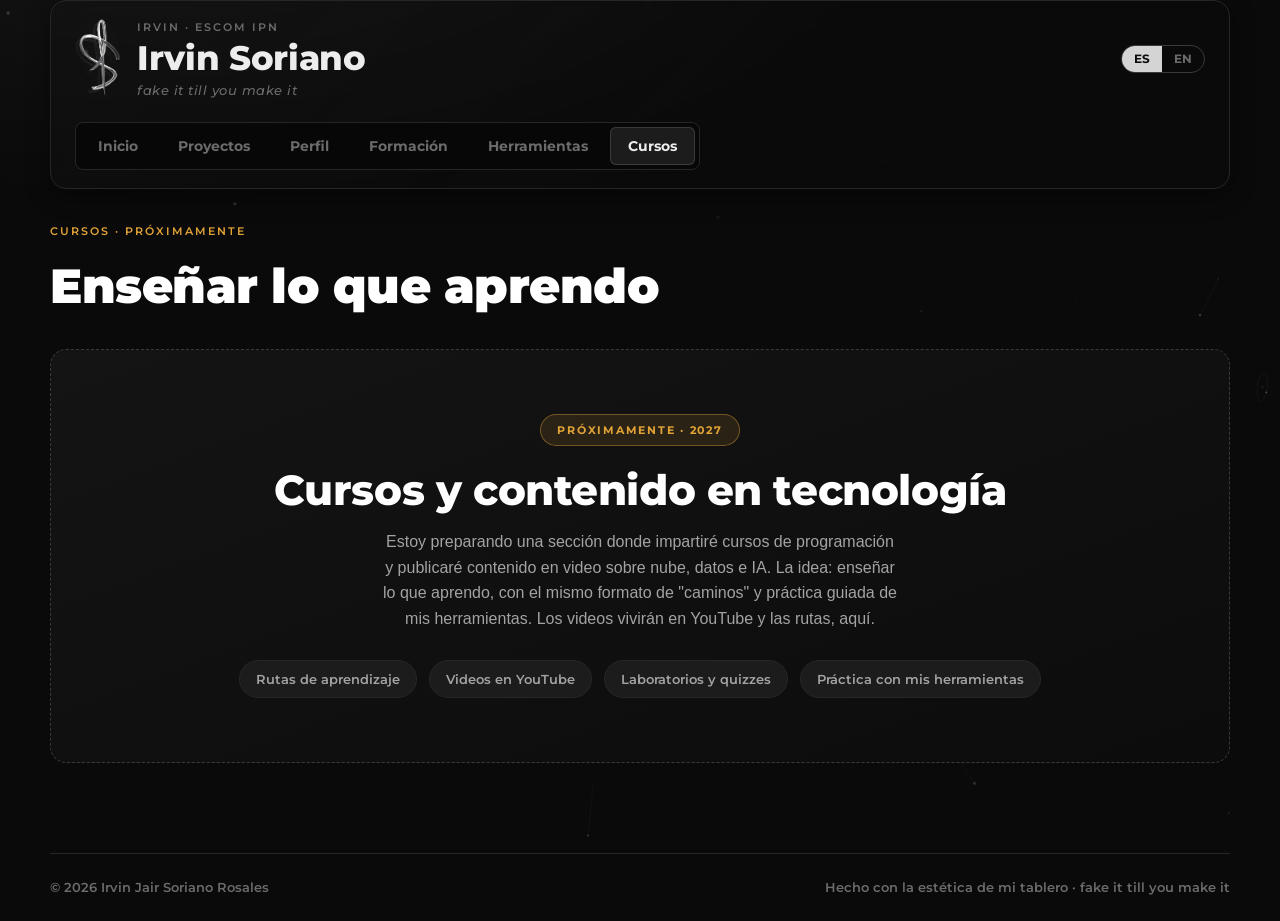
==== cursos.html @ 3a80d37c "Favicon: icono cuadrado de marca (S sobre fondo oscuro), ya no se deforma Co-Authored-By: Claude Son" ====
<!DOCTYPE html>
<html lang="es">
<head>
<meta charset="utf-8">
<meta name="viewport" content="width=device-width, initial-scale=1">
<title>Cursos · Irvin Soriano</title>
<meta name="description" content="Próximamente: cursos de programación y contenido en tecnología de Irvin Soriano, con rutas de aprendizaje y video.">
<link rel="icon" type="image/png" sizes="32x32" href="assets/favicon-32.png">
<link rel="icon" type="image/png" sizes="256x256" href="assets/favicon.png">
<link rel="apple-touch-icon" href="assets/apple-touch-icon.png">
<link rel="preconnect" href="https://fonts.googleapis.com"><link rel="preconnect" href="https://fonts.gstatic.com" crossorigin>
<link href="https://fonts.googleapis.com/css2?family=Montserrat:wght@500;600;700;800;900&display=swap" rel="stylesheet">
<link rel="stylesheet" href="css/sistema.css">
<style>
.soon{border:1px dashed var(--border-strong); background:linear-gradient(160deg,var(--bg-surface),#0C0C0C); border-radius:var(--radius-xl); padding:clamp(34px,5vw,64px) clamp(24px,4vw,48px); text-align:center}
.soon .tag{display:inline-block; font:700 11px var(--font-display); letter-spacing:.16em; text-transform:uppercase; color:var(--ai); border:1px solid color-mix(in oklab,var(--ai) 40%,transparent); background:color-mix(in oklab,var(--ai) 12%,transparent); padding:8px 16px; border-radius:99px; margin-bottom:22px}
.soon h2{font-size:clamp(26px,4.5vw,42px); margin-bottom:16px; color:#fff}
.soon p{max-width:58ch; margin:0 auto; font-size:16px}
.soon .feats{display:flex; flex-wrap:wrap; gap:12px; justify-content:center; margin-top:28px}
.soon .feats span{font:600 13px var(--font-display); color:var(--text-secondary); border:1px solid var(--border-default); background:var(--bg-surface-2); padding:10px 16px; border-radius:99px}
.soon .road{display:inline-grid; text-align:left; margin-top:34px}
</style>
</head>
<body>
<canvas id="sky" aria-hidden="true"></canvas>
<main class="wrap page">
  <div class="pagehead reveal" style="--acc:var(--ai)">
    <p class="eyebrow" data-i18n="eye">Cursos · próximamente</p>
    <h2 data-i18n="h">Enseñar lo que aprendo</h2>
  </div>
  <div class="soon reveal">
    <span class="tag" data-i18n="tag">Próximamente · 2027</span>
    <h2 data-i18n="sh">Cursos y contenido en tecnología</h2>
    <p data-i18n="sp">Estoy preparando una sección donde impartiré cursos de programación y publicaré contenido en video sobre nube, datos e IA. La idea: enseñar lo que aprendo, con el mismo formato de "caminos" y práctica guiada de mis herramientas. Los videos vivirán en YouTube y las rutas, aquí.</p>
    <div class="feats">
      <span data-i18n="f1">Rutas de aprendizaje</span><span data-i18n="f2">Videos en YouTube</span><span data-i18n="f3">Laboratorios y quizzes</span><span data-i18n="f4">Práctica con mis herramientas</span>
    </div>
  </div>
</main>

<script src="js/fondo.js"></script>
<script>
window.PAGINA = "cursos";
window.I18N = {
  es:{eye:"Cursos · próximamente",h:"Enseñar lo que aprendo",tag:"Próximamente · 2027",sh:"Cursos y contenido en tecnología",
    sp:"Estoy preparando una sección donde impartiré cursos de programación y publicaré contenido en video sobre nube, datos e IA. La idea: enseñar lo que aprendo, con el mismo formato de \"caminos\" y práctica guiada de mis herramientas. Los videos vivirán en YouTube y las rutas, aquí.",
    f1:"Rutas de aprendizaje",f2:"Videos en YouTube",f3:"Laboratorios y quizzes",f4:"Práctica con mis herramientas"},
  en:{eye:"Courses · coming soon",h:"Teach what I learn",tag:"Coming soon · 2027",sh:"Courses and tech content",
    sp:"I'm preparing a section where I'll teach programming courses and publish video content on cloud, data and AI. The idea: teach what I learn, with the same \"roads\" format and guided practice from my tools. Videos will live on YouTube and the paths, here.",
    f1:"Learning paths",f2:"YouTube videos",f3:"Labs and quizzes",f4:"Practice with my tools"}
};
</script>
<script src="js/sitio.js"></script>
</body>
</html>
---- css/sistema.css ----
/* ============================================================
   Sistema de diseño · irvingsoriano.com
   Nace del tablero "Dame la Vida": mismos tokens, mismo lenguaje.
   ============================================================ */
:root{
  --bg-base:#0A0A0A; --bg-surface:#141414; --bg-surface-2:#1C1C1C; --bg-lane:#0F0F0F; --bg-input:#070707;
  --border-default:#262626; --border-strong:#3A3A3A;
  --text-primary:#EDEDED; --text-secondary:#A3A3A3; --text-muted:#6B6B6B;
  --silver:#D4D4D4; --silver-dim:rgba(212,212,212,.10);
  --color-error:#E5484D; --color-warn:#E2A336; --color-ok:#7FB89A; --color-link:#9DB4CF;
  /* áreas (de la paleta del tablero) */
  --data:#5B8DEF; --ux:#B79CC9; --web:#7FB89A; --ai:#E2A336; --foto:#D9928B; --tool:#9DB4CF; --cloud:#CDB08A;
  --font-display:"Montserrat","Helvetica Neue",Helvetica,Arial,sans-serif;
  --font-body:"Helvetica Neue",Helvetica,Arial,sans-serif;
  --radius-xs:4px; --radius-sm:6px; --radius-md:8px; --radius-lg:12px; --radius-xl:16px;
  --shadow-card:0 6px 24px rgba(0,0,0,.45);
  --transition-base:all 180ms ease-out;
  color-scheme:dark;
}
*{box-sizing:border-box}
*::selection{background:rgba(212,212,212,.22);color:#fff}
[hidden]{display:none!important}
html{scroll-behavior:smooth}
html,body{background:var(--bg-base)}
body{
  margin:0; color:var(--text-secondary);
  font:15px/1.6 var(--font-body); -webkit-font-smoothing:antialiased;
  overflow-x:hidden;
  padding-left:max(16px,env(safe-area-inset-left,0px));
  padding-right:max(16px,env(safe-area-inset-right,0px));
  background:radial-gradient(1200px 500px at 15% -10%, rgba(255,255,255,.045), transparent 60%), var(--bg-base);
}
h1,h2,h3,h4{font-family:var(--font-display); color:var(--text-primary); line-height:1.08; letter-spacing:-.01em; margin:0; font-weight:800}
a{color:inherit; text-decoration:none}
img{max-width:100%; display:block}
button{font:inherit; color:inherit; cursor:pointer; border:0; background:none}
:focus-visible{outline:2px solid var(--silver); outline-offset:2px}
canvas#sky{position:fixed; inset:0; width:100vw; height:100vh; z-index:0; pointer-events:none}
.wrap{position:relative; z-index:1; max-width:1180px; margin:0 auto; display:grid; gap:20px}
.eyebrow{font:600 11px/1.3 var(--font-display); letter-spacing:.18em; text-transform:uppercase; color:var(--text-muted)}
.motto{font:italic 500 13px/1.2 var(--font-display); letter-spacing:.04em; color:var(--text-muted)}
.lead{font-size:17px; color:var(--text-secondary); max-width:64ch}

/* ---------- HEADER / NAV (del tablero) ---------- */
header.top{
  display:grid; grid-template-columns:auto 1fr auto; gap:22px; align-items:center;
  background:linear-gradient(135deg, rgba(22,22,22,.30), rgba(12,12,12,.16) 60%);
  -webkit-backdrop-filter:blur(3px); backdrop-filter:blur(3px);
  border:1px solid var(--border-default); border-radius:var(--radius-xl);
  padding:18px 24px; box-shadow:var(--shadow-card);
}
.brand{display:flex; align-items:center; gap:16px; min-width:0}
.logo{width:46px; height:auto; display:block; filter:drop-shadow(0 0 14px rgba(255,255,255,.08))}
.brand h1{font:800 clamp(22px,3.4vw,34px)/1 var(--font-display); color:var(--text-primary); letter-spacing:-.01em}
.brand .eyebrow{margin:0 0 7px}
.brand .motto{margin:8px 0 0}
.head-right{display:flex; align-items:center; gap:12px; justify-self:end}
.lang{display:inline-flex; border:1px solid var(--border-strong); border-radius:99px; overflow:hidden}
.lang button{padding:7px 12px; font:700 12px/1 var(--font-display); color:var(--text-muted)}
.lang button[aria-pressed="true"]{background:var(--silver); color:#0A0A0A}
.nav{grid-column:1/-1; display:flex}
.seg2{display:flex; flex-wrap:wrap; gap:4px; padding:4px; background:var(--bg-input); border:1px solid var(--border-default); border-radius:var(--radius-md)}
.seg2 a{
  height:38px; padding:0 18px; border-radius:var(--radius-sm); display:inline-flex; align-items:center; gap:8px;
  font:700 13.5px var(--font-display); color:var(--text-muted); transition:var(--transition-base); white-space:nowrap;
}
.seg2 a:hover{color:var(--text-primary)}
.seg2 a[aria-current="page"]{background:var(--bg-surface-2); color:var(--text-primary); box-shadow:inset 0 0 0 1px var(--border-strong)}
.burger{display:none; width:40px; height:40px; border:1px solid var(--border-strong); border-radius:var(--radius-sm); align-items:center; justify-content:center}
.burger svg{width:20px; height:20px; stroke:var(--text-primary); fill:none; stroke-width:2; stroke-linecap:round}

/* ---------- BOTONES / CHIPS ---------- */
.btn{display:inline-flex; align-items:center; gap:9px; height:42px; padding:0 20px; border-radius:99px; font:700 14px var(--font-display); border:1px solid transparent; transition:var(--transition-base); white-space:nowrap}
.btn svg{width:16px; height:16px; stroke:currentColor; fill:none; stroke-width:2; stroke-linecap:round; stroke-linejoin:round}
.btn.primary{background:var(--silver); color:#0A0A0A}
.btn.primary:hover{background:#fff; transform:translateY(-1px); box-shadow:0 10px 28px rgba(212,212,212,.18)}
.btn.ghost{background:transparent; color:var(--text-primary); border-color:var(--border-strong)}
.btn.ghost:hover{border-color:var(--silver); background:var(--bg-surface-2)}
.chip{display:inline-flex; align-items:center; gap:8px; height:38px; padding:0 15px; border-radius:99px; border:1px solid var(--border-strong); font:700 13px var(--font-display); color:var(--text-primary); transition:var(--transition-base)}
.chip:hover{border-color:var(--c,var(--silver)); background:color-mix(in oklab, var(--c,var(--silver)) 10%, transparent)}
.chip.solid{background:var(--c,var(--silver)); border-color:var(--c,var(--silver)); color:#0A0A0A}
.chip svg{width:15px; height:15px; stroke:currentColor; fill:none; stroke-width:2; stroke-linecap:round; stroke-linejoin:round}

/* ---------- SECCIONES / PANELES ---------- */
.panel{background:var(--bg-surface); border:1px solid var(--border-default); border-radius:var(--radius-xl); padding:clamp(22px,3vw,36px)}
.sect-head{max-width:70ch}
.sect-head .eyebrow{margin-bottom:12px}
.sect-head h2{font-size:clamp(24px,3.6vw,38px); font-weight:900}
.sect-head p{margin-top:14px}
.reveal{opacity:0; transform:translateY(20px); transition:opacity .6s ease-out, transform .6s ease-out}
.reveal.in{opacity:1; transform:none}

/* ---------- PÁGINA ---------- */
.page{display:grid; gap:36px; padding:24px 0 80px}
.pagehead{display:grid; gap:12px}
.pagehead .eyebrow{color:var(--acc,var(--text-muted))}
.pagehead h2{font-size:clamp(28px,5vw,48px); font-weight:900; color:#fff}

/* ---------- lanes tipo tablero ---------- */
.lanes{display:grid; grid-template-columns:repeat(auto-fit,minmax(250px,1fr)); gap:16px}
.lane{background:var(--bg-lane); border:1px solid var(--border-default); border-radius:var(--radius-lg); padding:16px; display:grid; gap:12px; align-content:start}
.lane-h{display:flex; align-items:center; gap:9px; font:700 12px var(--font-display); letter-spacing:.08em; text-transform:uppercase; color:var(--text-secondary)}
.lane-h .dot{width:9px; height:9px; border-radius:50%; background:var(--c,var(--text-muted))}

/* ---------- card de proyecto ---------- */
.cards{display:grid; grid-template-columns:repeat(3,1fr); gap:18px}
.card{position:relative; display:flex; flex-direction:column; background:var(--bg-surface); border:1px solid var(--border-default); border-radius:var(--radius-lg); padding:20px; overflow:hidden; transition:var(--transition-base)}
.card::before{content:""; position:absolute; inset:0 0 auto 0; height:3px; background:var(--c,var(--border-strong)); opacity:.9}
.card:hover{transform:translateY(-4px); border-color:var(--border-strong); box-shadow:var(--shadow-card)}
.card-top{display:flex; align-items:center; gap:9px; margin-bottom:13px}
.card-top .dot{width:9px; height:9px; border-radius:50%; background:var(--c)}
.card-area{font:700 10.5px var(--font-display); letter-spacing:.1em; text-transform:uppercase; color:var(--c)}
.card-flag{margin-left:auto; font:700 9.5px var(--font-display); letter-spacing:.06em; text-transform:uppercase; color:var(--text-muted); border:1px solid var(--border-strong); padding:4px 8px; border-radius:99px}
.card h3{font-size:18px; margin:0 0 7px; font-weight:800}
.card p{margin:0 0 16px; font-size:13.5px; color:var(--text-secondary); flex:1}
.card-foot{display:flex; align-items:center; gap:14px; flex-wrap:wrap}
.card-foot a{display:inline-flex; align-items:center; gap:6px; font:700 12.5px var(--font-display); color:var(--text-secondary); transition:color .15s}
.card-foot a:hover{color:var(--text-primary)}
.card-foot svg{width:15px; height:15px; stroke:currentColor; fill:none; stroke-width:2; stroke-linecap:round; stroke-linejoin:round}
.card-lang{margin-left:auto; font:600 11.5px var(--font-display); color:var(--text-muted); display:inline-flex; align-items:center; gap:6px}

/* ---------- filtros (seg tipo tablero) ---------- */
.filters{display:flex; flex-wrap:wrap; gap:8px}
.filters button{height:36px; padding:0 15px; border-radius:99px; border:1px solid var(--border-default); background:var(--bg-surface); font:700 12.5px var(--font-display); color:var(--text-secondary); transition:var(--transition-base)}
.filters button[aria-pressed="true"]{border-color:var(--text-primary); background:var(--text-primary); color:#0A0A0A}
.filters button:hover:not([aria-pressed="true"]){border-color:var(--border-strong); color:var(--text-primary)}

/* ---------- camino / road (firma del tablero) ---------- */
.road{position:relative; padding-left:38px}
.road::before{content:""; position:absolute; left:13px; top:6px; bottom:6px; width:3px; border-radius:99px; background:linear-gradient(var(--data),var(--foto),var(--ux),var(--silver)); opacity:.5}
.road-node{position:relative; padding:0 0 34px}
.road-node:last-child{padding-bottom:0}
.road-node::before{content:""; position:absolute; left:-32px; top:3px; width:15px; height:15px; border-radius:50%; background:var(--bg-base); border:3px solid var(--c); box-shadow:0 0 0 4px rgba(10,10,10,.8)}
.road-node .yr{font:700 12px var(--font-display); letter-spacing:.06em; color:var(--c)}
.road-node h3{font-size:18px; margin:7px 0 3px}
.road-node .where{color:var(--text-secondary); font-size:14px}
.road-node .note{color:var(--text-muted); font-size:12.5px; margin-top:3px}

/* ---------- footer ---------- */
.foot{border-top:1px solid var(--border-default); margin-top:10px; padding:26px 0; display:flex; flex-wrap:wrap; gap:12px; justify-content:space-between; align-items:center; color:var(--text-muted); font:600 12.5px var(--font-display)}

/* ---------- responsive ---------- */
@media (max-width:860px){ .cards{grid-template-columns:1fr 1fr} }
@media (max-width:640px){
  header.top{grid-template-columns:auto 1fr; padding:16px}
  .head-right{grid-column:1/-1; justify-self:start}
  .nav .seg2{display:none; width:100%}
  .nav .seg2.open{display:grid; grid-auto-flow:row}
  .nav .seg2.open a{height:44px; justify-content:flex-start}
  .burger{display:inline-flex}
  .cards{grid-template-columns:1fr}
}
@media (prefers-reduced-motion:reduce){*{animation:none!important; transition:none!important} .reveal{opacity:1; transform:none}}
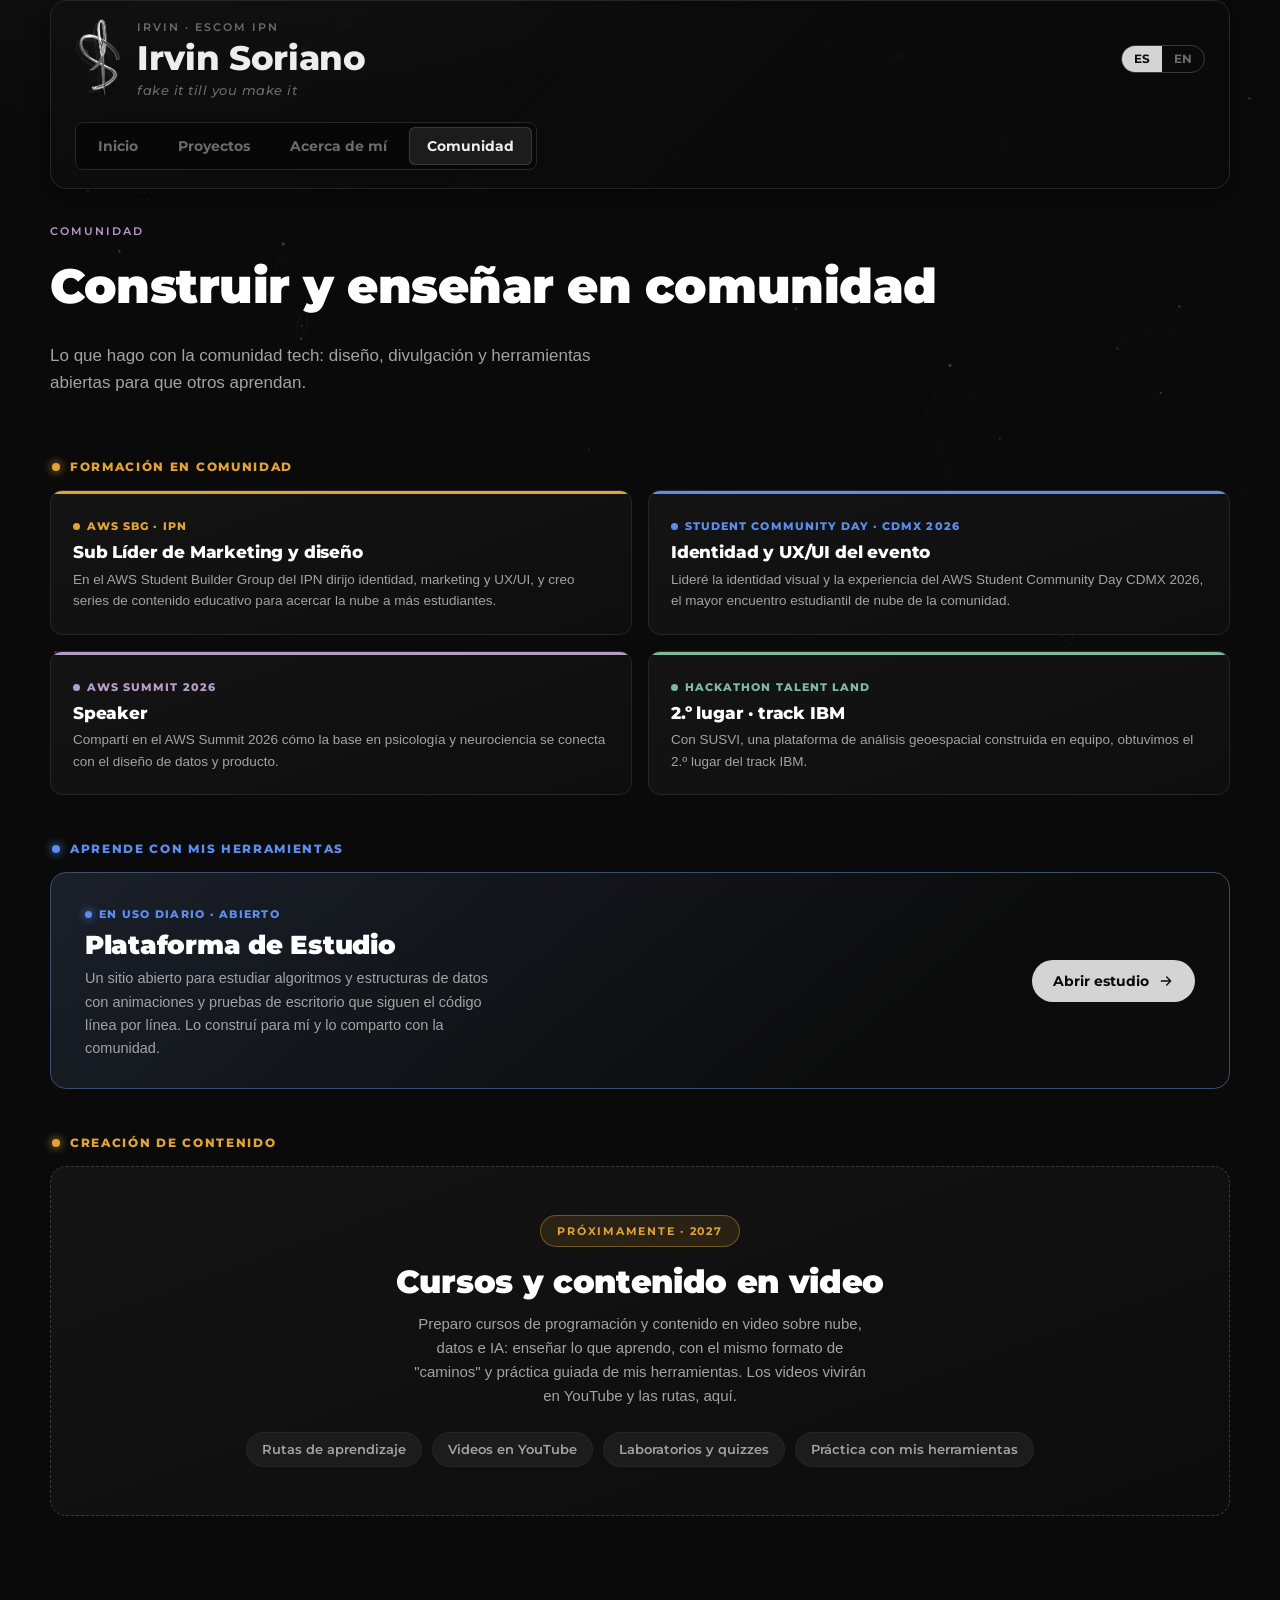
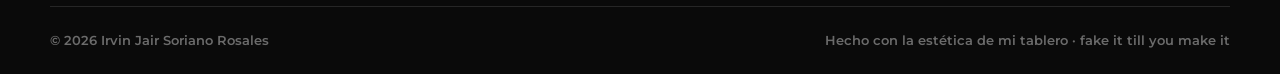
==== commit 13970f03: "Rediseño UX/UI: carrusel en Inicio, burbujas en Proyectos, Acerca de mí y Comunidad Economía conduct" ====
--- a/cursos.html
+++ b/cursos.html
@@ -3,8 +3,8 @@
 <head>
 <meta charset="utf-8">
 <meta name="viewport" content="width=device-width, initial-scale=1">
-<title>Cursos · Irvin Soriano</title>
-<meta name="description" content="Próximamente: cursos de programación y contenido en tecnología de Irvin Soriano, con rutas de aprendizaje y video.">
+<title>Comunidad · Irvin Soriano</title>
+<meta name="description" content="Comunidad: lo que Irvin Soriano construye y enseña con la comunidad tech — AWS SBG, Student Community Day, contenido y su plataforma de estudio abierta.">
 <link rel="icon" type="image/png" sizes="32x32" href="assets/favicon-32.png">
 <link rel="icon" type="image/png" sizes="256x256" href="assets/favicon.png">
 <link rel="apple-touch-icon" href="assets/apple-touch-icon.png">
@@ -12,41 +12,128 @@
 <link href="https://fonts.googleapis.com/css2?family=Montserrat:wght@500;600;700;800;900&display=swap" rel="stylesheet">
 <link rel="stylesheet" href="css/sistema.css">
 <style>
-.soon{border:1px dashed var(--border-strong); background:linear-gradient(160deg,var(--bg-surface),#0C0C0C); border-radius:var(--radius-xl); padding:clamp(34px,5vw,64px) clamp(24px,4vw,48px); text-align:center}
-.soon .tag{display:inline-block; font:700 11px var(--font-display); letter-spacing:.16em; text-transform:uppercase; color:var(--ai); border:1px solid color-mix(in oklab,var(--ai) 40%,transparent); background:color-mix(in oklab,var(--ai) 12%,transparent); padding:8px 16px; border-radius:99px; margin-bottom:22px}
-.soon h2{font-size:clamp(26px,4.5vw,42px); margin-bottom:16px; color:#fff}
-.soon p{max-width:58ch; margin:0 auto; font-size:16px}
-.soon .feats{display:flex; flex-wrap:wrap; gap:12px; justify-content:center; margin-top:28px}
-.soon .feats span{font:600 13px var(--font-display); color:var(--text-secondary); border:1px solid var(--border-default); background:var(--bg-surface-2); padding:10px 16px; border-radius:99px}
-.soon .road{display:inline-grid; text-align:left; margin-top:34px}
+.sect-title{display:flex; align-items:center; gap:10px; margin:10px 2px 16px; font:800 12px var(--font-display); letter-spacing:.14em; text-transform:uppercase; color:var(--c,var(--text-secondary))}
+.sect-title .dot{width:8px;height:8px;border-radius:50%;background:var(--c);box-shadow:0 0 10px var(--c)}
+
+.comm{display:grid; grid-template-columns:repeat(2,1fr); gap:16px}
+.ccard{position:relative; border:1px solid var(--border-default); background:linear-gradient(160deg,var(--bg-surface),#0E0E0E); border-radius:var(--radius-lg); padding:22px; overflow:hidden; transition:var(--transition-base)}
+.ccard::before{content:"";position:absolute;inset:0 0 auto 0;height:3px;background:var(--c)}
+.ccard:hover{transform:translateY(-3px); border-color:var(--border-strong)}
+.ccard .role{display:inline-flex;align-items:center;gap:7px;font:800 10.5px var(--font-display);letter-spacing:.1em;text-transform:uppercase;color:var(--c);margin-bottom:10px}
+.ccard .role .dot{width:7px;height:7px;border-radius:50%;background:var(--c)}
+.ccard h3{font-size:17px;font-weight:800;color:#fff;margin:0 0 7px}
+.ccard p{font-size:13.5px;color:var(--text-secondary);margin:0}
+
+/* CTA plataforma de estudio */
+.study{display:grid;grid-template-columns:1fr auto;align-items:center;gap:22px;
+  border:1px solid color-mix(in oklab,var(--data) 40%,var(--border-default));
+  background:linear-gradient(140deg,color-mix(in oklab,var(--data) 14%,#101010),#0C0C0C 72%);
+  border-radius:var(--radius-xl);padding:28px clamp(22px,3vw,34px)}
+.study .role{display:inline-flex;align-items:center;gap:7px;font:800 10.5px var(--font-display);letter-spacing:.12em;text-transform:uppercase;color:var(--data);margin-bottom:10px}
+.study .role .dot{width:7px;height:7px;border-radius:50%;background:var(--data);box-shadow:0 0 10px var(--data)}
+.study h3{font-size:clamp(20px,3vw,26px);font-weight:900;color:#fff;margin:0 0 8px}
+.study p{font-size:14.5px;color:var(--text-secondary);margin:0;max-width:52ch}
+@media (max-width:620px){.study{grid-template-columns:1fr}}
+
+/* contenido próximamente */
+.soon{border:1px dashed var(--border-strong); background:linear-gradient(160deg,var(--bg-surface),#0C0C0C); border-radius:var(--radius-xl); padding:clamp(28px,4vw,48px); text-align:center}
+.soon .tag{display:inline-block; font:700 11px var(--font-display); letter-spacing:.16em; text-transform:uppercase; color:var(--ai); border:1px solid color-mix(in oklab,var(--ai) 40%,transparent); background:color-mix(in oklab,var(--ai) 12%,transparent); padding:8px 16px; border-radius:99px; margin-bottom:18px}
+.soon h3{font-size:clamp(22px,3.6vw,32px); margin-bottom:12px; color:#fff; font-weight:900}
+.soon p{max-width:56ch; margin:0 auto; font-size:15px}
+.soon .feats{display:flex; flex-wrap:wrap; gap:10px; justify-content:center; margin-top:24px}
+.soon .feats span{font:600 12.5px var(--font-display); color:var(--text-secondary); border:1px solid var(--border-default); background:var(--bg-surface-2); padding:9px 15px; border-radius:99px}
+
+@media (max-width:620px){ .comm{grid-template-columns:1fr} }
 </style>
 </head>
 <body>
 <canvas id="sky" aria-hidden="true"></canvas>
 <main class="wrap page">
-  <div class="pagehead reveal" style="--acc:var(--ai)">
-    <p class="eyebrow" data-i18n="eye">Cursos · próximamente</p>
-    <h2 data-i18n="h">Enseñar lo que aprendo</h2>
+  <div class="pagehead reveal" style="--acc:var(--ux)">
+    <p class="eyebrow" data-i18n="eye">Comunidad</p>
+    <h2 data-i18n="h">Construir y enseñar en comunidad</h2>
+    <p class="lead" data-i18n="p">Lo que hago con la comunidad tech: diseño, divulgación y herramientas abiertas para que otros aprendan.</p>
   </div>
-  <div class="soon reveal">
-    <span class="tag" data-i18n="tag">Próximamente · 2027</span>
-    <h2 data-i18n="sh">Cursos y contenido en tecnología</h2>
-    <p data-i18n="sp">Estoy preparando una sección donde impartiré cursos de programación y publicaré contenido en video sobre nube, datos e IA. La idea: enseñar lo que aprendo, con el mismo formato de "caminos" y práctica guiada de mis herramientas. Los videos vivirán en YouTube y las rutas, aquí.</p>
-    <div class="feats">
-      <span data-i18n="f1">Rutas de aprendizaje</span><span data-i18n="f2">Videos en YouTube</span><span data-i18n="f3">Laboratorios y quizzes</span><span data-i18n="f4">Práctica con mis herramientas</span>
+
+  <!-- FORMACIÓN EN COMUNIDAD -->
+  <section class="reveal">
+    <div class="sect-title" style="--c:var(--ai)"><span class="dot"></span><span data-i18n="st1">Formación en comunidad</span></div>
+    <div class="comm">
+      <article class="ccard" style="--c:var(--ai)">
+        <span class="role"><span class="dot"></span>AWS SBG · IPN</span>
+        <h3 data-i18n="c1_h">Sub Líder de Marketing y diseño</h3>
+        <p data-i18n="c1_p">En el AWS Student Builder Group del IPN dirijo identidad, marketing y UX/UI, y creo series de contenido educativo para acercar la nube a más estudiantes.</p>
+      </article>
+      <article class="ccard" style="--c:var(--data)">
+        <span class="role"><span class="dot"></span>Student Community Day · CDMX 2026</span>
+        <h3 data-i18n="c2_h">Identidad y UX/UI del evento</h3>
+        <p data-i18n="c2_p">Lideré la identidad visual y la experiencia del AWS Student Community Day CDMX 2026, el mayor encuentro estudiantil de nube de la comunidad.</p>
+      </article>
+      <article class="ccard" style="--c:var(--ux)">
+        <span class="role"><span class="dot"></span>AWS Summit 2026</span>
+        <h3 data-i18n="c3_h">Speaker</h3>
+        <p data-i18n="c3_p">Compartí en el AWS Summit 2026 cómo la base en psicología y neurociencia se conecta con el diseño de datos y producto.</p>
+      </article>
+      <article class="ccard" style="--c:var(--web)">
+        <span class="role"><span class="dot"></span>Hackathon Talent Land</span>
+        <h3 data-i18n="c4_h">2.º lugar · track IBM</h3>
+        <p data-i18n="c4_p">Con SUSVI, una plataforma de análisis geoespacial construida en equipo, obtuvimos el 2.º lugar del track IBM.</p>
+      </article>
     </div>
-  </div>
+  </section>
+
+  <!-- PLATAFORMA DE ESTUDIO -->
+  <section class="reveal">
+    <div class="sect-title" style="--c:var(--data)"><span class="dot"></span><span data-i18n="st2">Aprende con mis herramientas</span></div>
+    <div class="study">
+      <div>
+        <span class="role"><span class="dot"></span><span data-i18n="in_use">En uso diario · abierto</span></span>
+        <h3 data-i18n="s_h">Plataforma de Estudio</h3>
+        <p data-i18n="s_p">Un sitio abierto para estudiar algoritmos y estructuras de datos con animaciones y pruebas de escritorio que siguen el código línea por línea. Lo construí para mí y lo comparto con la comunidad.</p>
+      </div>
+      <a class="btn primary" href="https://estudio.irvingsoriano.com" target="_blank" rel="noopener"><span data-i18n="s_cta">Abrir estudio</span><svg viewBox="0 0 24 24"><path d="M5 12h14M13 6l6 6-6 6"/></svg></a>
+    </div>
+  </section>
+
+  <!-- CREACIÓN DE CONTENIDO -->
+  <section class="reveal">
+    <div class="sect-title" style="--c:var(--ai)"><span class="dot"></span><span data-i18n="st3">Creación de contenido</span></div>
+    <div class="soon">
+      <span class="tag" data-i18n="tag">Próximamente · 2027</span>
+      <h3 data-i18n="sh">Cursos y contenido en video</h3>
+      <p data-i18n="sp">Preparo cursos de programación y contenido en video sobre nube, datos e IA: enseñar lo que aprendo, con el mismo formato de "caminos" y práctica guiada de mis herramientas. Los videos vivirán en YouTube y las rutas, aquí.</p>
+      <div class="feats">
+        <span data-i18n="f1">Rutas de aprendizaje</span><span data-i18n="f2">Videos en YouTube</span><span data-i18n="f3">Laboratorios y quizzes</span><span data-i18n="f4">Práctica con mis herramientas</span>
+      </div>
+    </div>
+  </section>
 </main>
 
 <script src="js/fondo.js"></script>
 <script>
 window.PAGINA = "cursos";
 window.I18N = {
-  es:{eye:"Cursos · próximamente",h:"Enseñar lo que aprendo",tag:"Próximamente · 2027",sh:"Cursos y contenido en tecnología",
-    sp:"Estoy preparando una sección donde impartiré cursos de programación y publicaré contenido en video sobre nube, datos e IA. La idea: enseñar lo que aprendo, con el mismo formato de \"caminos\" y práctica guiada de mis herramientas. Los videos vivirán en YouTube y las rutas, aquí.",
+  es:{eye:"Comunidad",h:"Construir y enseñar en comunidad",p:"Lo que hago con la comunidad tech: diseño, divulgación y herramientas abiertas para que otros aprendan.",
+    st1:"Formación en comunidad",st2:"Aprende con mis herramientas",st3:"Creación de contenido",
+    c1_h:"Sub Líder de Marketing y diseño",c1_p:"En el AWS Student Builder Group del IPN dirijo identidad, marketing y UX/UI, y creo series de contenido educativo para acercar la nube a más estudiantes.",
+    c2_h:"Identidad y UX/UI del evento",c2_p:"Lideré la identidad visual y la experiencia del AWS Student Community Day CDMX 2026, el mayor encuentro estudiantil de nube de la comunidad.",
+    c3_h:"Speaker",c3_p:"Compartí en el AWS Summit 2026 cómo la base en psicología y neurociencia se conecta con el diseño de datos y producto.",
+    c4_h:"2.º lugar · track IBM",c4_p:"Con SUSVI, una plataforma de análisis geoespacial construida en equipo, obtuvimos el 2.º lugar del track IBM.",
+    in_use:"En uso diario · abierto",s_h:"Plataforma de Estudio",s_cta:"Abrir estudio",
+    s_p:"Un sitio abierto para estudiar algoritmos y estructuras de datos con animaciones y pruebas de escritorio que siguen el código línea por línea. Lo construí para mí y lo comparto con la comunidad.",
+    tag:"Próximamente · 2027",sh:"Cursos y contenido en video",
+    sp:"Preparo cursos de programación y contenido en video sobre nube, datos e IA: enseñar lo que aprendo, con el mismo formato de \"caminos\" y práctica guiada de mis herramientas. Los videos vivirán en YouTube y las rutas, aquí.",
     f1:"Rutas de aprendizaje",f2:"Videos en YouTube",f3:"Laboratorios y quizzes",f4:"Práctica con mis herramientas"},
-  en:{eye:"Courses · coming soon",h:"Teach what I learn",tag:"Coming soon · 2027",sh:"Courses and tech content",
-    sp:"I'm preparing a section where I'll teach programming courses and publish video content on cloud, data and AI. The idea: teach what I learn, with the same \"roads\" format and guided practice from my tools. Videos will live on YouTube and the paths, here.",
+  en:{eye:"Community",h:"Building and teaching with the community",p:"What I do with the tech community: design, outreach and open tools so others can learn.",
+    st1:"Community work",st2:"Learn with my tools",st3:"Content creation",
+    c1_h:"Marketing Sub-Lead & design",c1_p:"At the AWS Student Builder Group (IPN) I lead identity, marketing and UX/UI, and create educational content series to bring the cloud closer to more students.",
+    c2_h:"Event identity and UX/UI",c2_p:"I led the visual identity and experience of the AWS Student Community Day CDMX 2026, the community's largest student cloud gathering.",
+    c3_h:"Speaker",c3_p:"At the AWS Summit 2026 I shared how a background in psychology and neuroscience connects with data and product design.",
+    c4_h:"2nd place · IBM track",c4_p:"With SUSVI, a team-built geospatial analysis platform, we took 2nd place in the IBM track.",
+    in_use:"Daily use · open",s_h:"Study Platform",s_cta:"Open study",
+    s_p:"An open site to study algorithms and data structures with animations and desktop traces that follow code line by line. I built it for myself and I share it with the community.",
+    tag:"Coming soon · 2027",sh:"Courses and video content",
+    sp:"I'm preparing programming courses and video content on cloud, data and AI: teaching what I learn, with the same \"roads\" format and guided practice from my tools. Videos will live on YouTube and the paths, here.",
     f1:"Learning paths",f2:"YouTube videos",f3:"Labs and quizzes",f4:"Practice with my tools"}
 };
 </script>
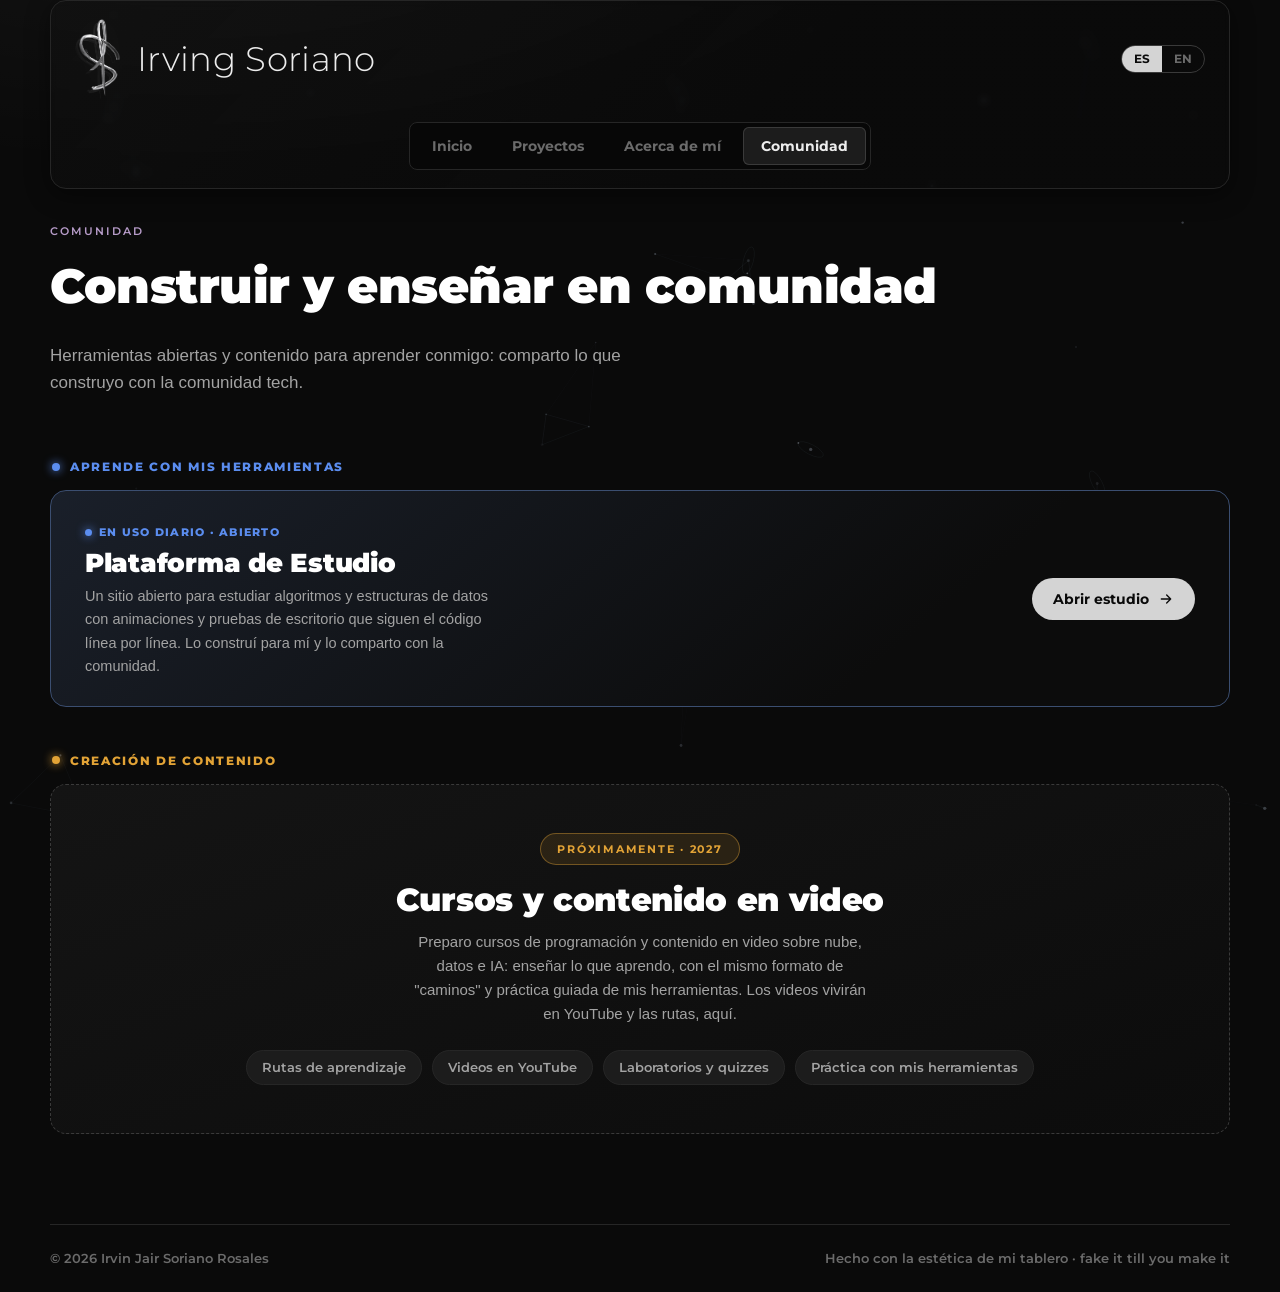
==== commit 3a49c1e7: "Ajustes de marca y contenido: Irving Soriano, Comunidad sin duplicados, EN en perfil - Header: el no" ====
--- a/cursos.html
+++ b/cursos.html
@@ -9,7 +9,7 @@
 <link rel="icon" type="image/png" sizes="256x256" href="assets/favicon.png">
 <link rel="apple-touch-icon" href="assets/apple-touch-icon.png">
 <link rel="preconnect" href="https://fonts.googleapis.com"><link rel="preconnect" href="https://fonts.gstatic.com" crossorigin>
-<link href="https://fonts.googleapis.com/css2?family=Montserrat:wght@500;600;700;800;900&display=swap" rel="stylesheet">
+<link href="https://fonts.googleapis.com/css2?family=Montserrat:wght@200;300;500;600;700;800;900&display=swap" rel="stylesheet">
 <link rel="stylesheet" href="css/sistema.css">
 <style>
 .sect-title{display:flex; align-items:center; gap:10px; margin:10px 2px 16px; font:800 12px var(--font-display); letter-spacing:.14em; text-transform:uppercase; color:var(--c,var(--text-secondary))}
@@ -52,35 +52,8 @@
   <div class="pagehead reveal" style="--acc:var(--ux)">
     <p class="eyebrow" data-i18n="eye">Comunidad</p>
     <h2 data-i18n="h">Construir y enseñar en comunidad</h2>
-    <p class="lead" data-i18n="p">Lo que hago con la comunidad tech: diseño, divulgación y herramientas abiertas para que otros aprendan.</p>
+    <p class="lead" data-i18n="p">Herramientas abiertas y contenido para aprender conmigo: comparto lo que construyo con la comunidad tech.</p>
   </div>
-
-  <!-- FORMACIÓN EN COMUNIDAD -->
-  <section class="reveal">
-    <div class="sect-title" style="--c:var(--ai)"><span class="dot"></span><span data-i18n="st1">Formación en comunidad</span></div>
-    <div class="comm">
-      <article class="ccard" style="--c:var(--ai)">
-        <span class="role"><span class="dot"></span>AWS SBG · IPN</span>
-        <h3 data-i18n="c1_h">Sub Líder de Marketing y diseño</h3>
-        <p data-i18n="c1_p">En el AWS Student Builder Group del IPN dirijo identidad, marketing y UX/UI, y creo series de contenido educativo para acercar la nube a más estudiantes.</p>
-      </article>
-      <article class="ccard" style="--c:var(--data)">
-        <span class="role"><span class="dot"></span>Student Community Day · CDMX 2026</span>
-        <h3 data-i18n="c2_h">Identidad y UX/UI del evento</h3>
-        <p data-i18n="c2_p">Lideré la identidad visual y la experiencia del AWS Student Community Day CDMX 2026, el mayor encuentro estudiantil de nube de la comunidad.</p>
-      </article>
-      <article class="ccard" style="--c:var(--ux)">
-        <span class="role"><span class="dot"></span>AWS Summit 2026</span>
-        <h3 data-i18n="c3_h">Speaker</h3>
-        <p data-i18n="c3_p">Compartí en el AWS Summit 2026 cómo la base en psicología y neurociencia se conecta con el diseño de datos y producto.</p>
-      </article>
-      <article class="ccard" style="--c:var(--web)">
-        <span class="role"><span class="dot"></span>Hackathon Talent Land</span>
-        <h3 data-i18n="c4_h">2.º lugar · track IBM</h3>
-        <p data-i18n="c4_p">Con SUSVI, una plataforma de análisis geoespacial construida en equipo, obtuvimos el 2.º lugar del track IBM.</p>
-      </article>
-    </div>
-  </section>
 
   <!-- PLATAFORMA DE ESTUDIO -->
   <section class="reveal">
@@ -113,23 +86,15 @@
 <script>
 window.PAGINA = "cursos";
 window.I18N = {
-  es:{eye:"Comunidad",h:"Construir y enseñar en comunidad",p:"Lo que hago con la comunidad tech: diseño, divulgación y herramientas abiertas para que otros aprendan.",
-    st1:"Formación en comunidad",st2:"Aprende con mis herramientas",st3:"Creación de contenido",
-    c1_h:"Sub Líder de Marketing y diseño",c1_p:"En el AWS Student Builder Group del IPN dirijo identidad, marketing y UX/UI, y creo series de contenido educativo para acercar la nube a más estudiantes.",
-    c2_h:"Identidad y UX/UI del evento",c2_p:"Lideré la identidad visual y la experiencia del AWS Student Community Day CDMX 2026, el mayor encuentro estudiantil de nube de la comunidad.",
-    c3_h:"Speaker",c3_p:"Compartí en el AWS Summit 2026 cómo la base en psicología y neurociencia se conecta con el diseño de datos y producto.",
-    c4_h:"2.º lugar · track IBM",c4_p:"Con SUSVI, una plataforma de análisis geoespacial construida en equipo, obtuvimos el 2.º lugar del track IBM.",
+  es:{eye:"Comunidad",h:"Construir y enseñar en comunidad",p:"Herramientas abiertas y contenido para aprender conmigo: comparto lo que construyo con la comunidad tech.",
+    st2:"Aprende con mis herramientas",st3:"Creación de contenido",
     in_use:"En uso diario · abierto",s_h:"Plataforma de Estudio",s_cta:"Abrir estudio",
     s_p:"Un sitio abierto para estudiar algoritmos y estructuras de datos con animaciones y pruebas de escritorio que siguen el código línea por línea. Lo construí para mí y lo comparto con la comunidad.",
     tag:"Próximamente · 2027",sh:"Cursos y contenido en video",
     sp:"Preparo cursos de programación y contenido en video sobre nube, datos e IA: enseñar lo que aprendo, con el mismo formato de \"caminos\" y práctica guiada de mis herramientas. Los videos vivirán en YouTube y las rutas, aquí.",
     f1:"Rutas de aprendizaje",f2:"Videos en YouTube",f3:"Laboratorios y quizzes",f4:"Práctica con mis herramientas"},
-  en:{eye:"Community",h:"Building and teaching with the community",p:"What I do with the tech community: design, outreach and open tools so others can learn.",
-    st1:"Community work",st2:"Learn with my tools",st3:"Content creation",
-    c1_h:"Marketing Sub-Lead & design",c1_p:"At the AWS Student Builder Group (IPN) I lead identity, marketing and UX/UI, and create educational content series to bring the cloud closer to more students.",
-    c2_h:"Event identity and UX/UI",c2_p:"I led the visual identity and experience of the AWS Student Community Day CDMX 2026, the community's largest student cloud gathering.",
-    c3_h:"Speaker",c3_p:"At the AWS Summit 2026 I shared how a background in psychology and neuroscience connects with data and product design.",
-    c4_h:"2nd place · IBM track",c4_p:"With SUSVI, a team-built geospatial analysis platform, we took 2nd place in the IBM track.",
+  en:{eye:"Community",h:"Building and teaching with the community",p:"Open tools and content to learn with me: I share what I build with the tech community.",
+    st2:"Learn with my tools",st3:"Content creation",
     in_use:"Daily use · open",s_h:"Study Platform",s_cta:"Open study",
     s_p:"An open site to study algorithms and data structures with animations and desktop traces that follow code line by line. I built it for myself and I share it with the community.",
     tag:"Coming soon · 2027",sh:"Courses and video content",
--- a/css/sistema.css
+++ b/css/sistema.css
@@ -51,14 +51,14 @@
 }
 .brand{display:flex; align-items:center; gap:16px; min-width:0}
 .logo{width:46px; height:auto; display:block; filter:drop-shadow(0 0 14px rgba(255,255,255,.08))}
-.brand h1{font:800 clamp(22px,3.4vw,34px)/1 var(--font-display); color:var(--text-primary); letter-spacing:-.01em}
+.brand h1{font:300 clamp(22px,3.4vw,34px)/1 var(--font-display); color:var(--text-primary); letter-spacing:.01em}
 .brand .eyebrow{margin:0 0 7px}
 .brand .motto{margin:8px 0 0}
 .head-right{display:flex; align-items:center; gap:12px; justify-self:end}
 .lang{display:inline-flex; border:1px solid var(--border-strong); border-radius:99px; overflow:hidden}
 .lang button{padding:7px 12px; font:700 12px/1 var(--font-display); color:var(--text-muted)}
 .lang button[aria-pressed="true"]{background:var(--silver); color:#0A0A0A}
-.nav{grid-column:1/-1; display:flex}
+.nav{grid-column:1/-1; display:flex; justify-content:center}
 .seg2{display:flex; flex-wrap:wrap; gap:4px; padding:4px; background:var(--bg-input); border:1px solid var(--border-default); border-radius:var(--radius-md)}
 .seg2 a{
   height:38px; padding:0 18px; border-radius:var(--radius-sm); display:inline-flex; align-items:center; gap:8px;
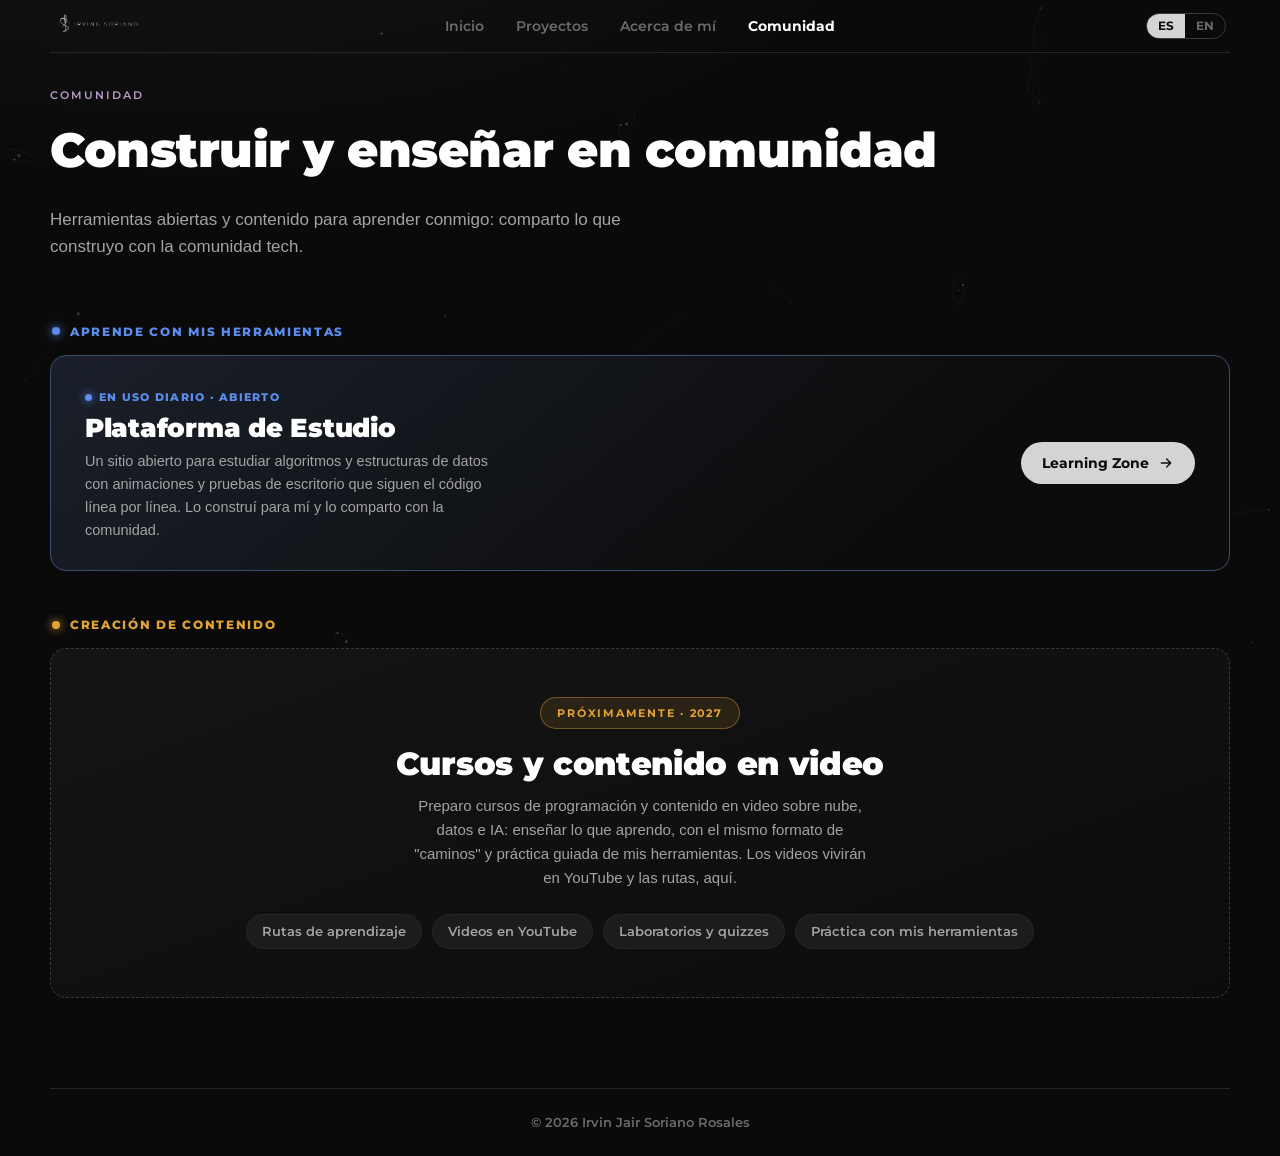
==== commit 4aa396fb: "Header con logo-nombre, nav centrado, Experiencia plegable y foto nueva - Header: usa el logo con el" ====
--- a/cursos.html
+++ b/cursos.html
@@ -64,7 +64,7 @@
         <h3 data-i18n="s_h">Plataforma de Estudio</h3>
         <p data-i18n="s_p">Un sitio abierto para estudiar algoritmos y estructuras de datos con animaciones y pruebas de escritorio que siguen el código línea por línea. Lo construí para mí y lo comparto con la comunidad.</p>
       </div>
-      <a class="btn primary" href="https://estudio.irvingsoriano.com" target="_blank" rel="noopener"><span data-i18n="s_cta">Abrir estudio</span><svg viewBox="0 0 24 24"><path d="M5 12h14M13 6l6 6-6 6"/></svg></a>
+      <a class="btn primary" href="https://estudio.irvingsoriano.com"><span data-i18n="s_cta">Learning Zone</span><svg viewBox="0 0 24 24"><path d="M5 12h14M13 6l6 6-6 6"/></svg></a>
     </div>
   </section>
 
@@ -88,14 +88,14 @@
 window.I18N = {
   es:{eye:"Comunidad",h:"Construir y enseñar en comunidad",p:"Herramientas abiertas y contenido para aprender conmigo: comparto lo que construyo con la comunidad tech.",
     st2:"Aprende con mis herramientas",st3:"Creación de contenido",
-    in_use:"En uso diario · abierto",s_h:"Plataforma de Estudio",s_cta:"Abrir estudio",
+    in_use:"En uso diario · abierto",s_h:"Plataforma de Estudio",s_cta:"Learning Zone",
     s_p:"Un sitio abierto para estudiar algoritmos y estructuras de datos con animaciones y pruebas de escritorio que siguen el código línea por línea. Lo construí para mí y lo comparto con la comunidad.",
     tag:"Próximamente · 2027",sh:"Cursos y contenido en video",
     sp:"Preparo cursos de programación y contenido en video sobre nube, datos e IA: enseñar lo que aprendo, con el mismo formato de \"caminos\" y práctica guiada de mis herramientas. Los videos vivirán en YouTube y las rutas, aquí.",
     f1:"Rutas de aprendizaje",f2:"Videos en YouTube",f3:"Laboratorios y quizzes",f4:"Práctica con mis herramientas"},
   en:{eye:"Community",h:"Building and teaching with the community",p:"Open tools and content to learn with me: I share what I build with the tech community.",
     st2:"Learn with my tools",st3:"Content creation",
-    in_use:"Daily use · open",s_h:"Study Platform",s_cta:"Open study",
+    in_use:"Daily use · open",s_h:"Study Platform",s_cta:"Learning Zone",
     s_p:"An open site to study algorithms and data structures with animations and desktop traces that follow code line by line. I built it for myself and I share it with the community.",
     tag:"Coming soon · 2027",sh:"Courses and video content",
     sp:"I'm preparing programming courses and video content on cloud, data and AI: teaching what I learn, with the same \"roads\" format and guided practice from my tools. Videos will live on YouTube and the paths, here.",
--- a/css/sistema.css
+++ b/css/sistema.css
@@ -43,30 +43,25 @@
 
 /* ---------- HEADER / NAV (del tablero) ---------- */
 header.top{
-  display:grid; grid-template-columns:auto 1fr auto; gap:22px; align-items:center;
-  background:linear-gradient(135deg, rgba(22,22,22,.30), rgba(12,12,12,.16) 60%);
-  -webkit-backdrop-filter:blur(3px); backdrop-filter:blur(3px);
-  border:1px solid var(--border-default); border-radius:var(--radius-xl);
-  padding:18px 24px; box-shadow:var(--shadow-card);
+  display:flex; align-items:center; gap:clamp(16px,2.5vw,34px);
+  background:transparent; border:0; border-bottom:1px solid var(--border-default); border-radius:0;
+  box-shadow:none; -webkit-backdrop-filter:none; backdrop-filter:none; padding:11px 4px;
 }
-.brand{display:flex; align-items:center; gap:16px; min-width:0}
-.logo{width:46px; height:auto; display:block; filter:drop-shadow(0 0 14px rgba(255,255,255,.08))}
-.brand h1{font:300 clamp(22px,3.4vw,34px)/1 var(--font-display); color:var(--text-primary); letter-spacing:.01em}
-.brand .eyebrow{margin:0 0 7px}
-.brand .motto{margin:8px 0 0}
-.head-right{display:flex; align-items:center; gap:12px; justify-self:end}
-.lang{display:inline-flex; border:1px solid var(--border-strong); border-radius:99px; overflow:hidden}
-.lang button{padding:7px 12px; font:700 12px/1 var(--font-display); color:var(--text-muted)}
-.lang button[aria-pressed="true"]{background:var(--silver); color:#0A0A0A}
-.nav{grid-column:1/-1; display:flex; justify-content:center}
-.seg2{display:flex; flex-wrap:wrap; gap:4px; padding:4px; background:var(--bg-input); border:1px solid var(--border-default); border-radius:var(--radius-md)}
+.brand{display:flex; align-items:center; min-width:0; text-decoration:none; flex:1 1 0}
+.logo-full{height:30px; width:auto; display:block; filter:drop-shadow(0 0 10px rgba(255,255,255,.08))}
+.nav{flex:0 0 auto; display:flex; justify-content:center; min-width:0}
+.seg2{display:flex; flex-wrap:wrap; justify-content:center; gap:clamp(14px,2.2vw,34px); padding:0; background:none; border:0; border-radius:0}
 .seg2 a{
-  height:38px; padding:0 18px; border-radius:var(--radius-sm); display:inline-flex; align-items:center; gap:8px;
-  font:700 13.5px var(--font-display); color:var(--text-muted); transition:var(--transition-base); white-space:nowrap;
+  height:auto; padding:6px 2px; border-radius:0; display:inline-flex; align-items:center;
+  font:600 14px var(--font-display); color:var(--text-muted); transition:color .18s; white-space:nowrap;
 }
 .seg2 a:hover{color:var(--text-primary)}
-.seg2 a[aria-current="page"]{background:var(--bg-surface-2); color:var(--text-primary); box-shadow:inset 0 0 0 1px var(--border-strong)}
-.burger{display:none; width:40px; height:40px; border:1px solid var(--border-strong); border-radius:var(--radius-sm); align-items:center; justify-content:center}
+.seg2 a[aria-current="page"]{background:none; box-shadow:none; color:#fff; font-weight:700}
+.head-right{display:flex; align-items:center; gap:10px; flex:1 1 0; justify-content:flex-end}
+.lang{display:inline-flex; border:1px solid var(--border-strong); border-radius:99px; overflow:hidden}
+.lang button{padding:6px 11px; font:700 12px/1 var(--font-display); color:var(--text-muted)}
+.lang button[aria-pressed="true"]{background:var(--silver); color:#0A0A0A}
+.burger{display:none; width:38px; height:38px; border:1px solid var(--border-strong); border-radius:var(--radius-sm); align-items:center; justify-content:center}
 .burger svg{width:20px; height:20px; stroke:var(--text-primary); fill:none; stroke-width:2; stroke-linecap:round}
 
 /* ---------- BOTONES / CHIPS ---------- */
@@ -137,16 +132,18 @@
 .road-node .note{color:var(--text-muted); font-size:12.5px; margin-top:3px}
 
 /* ---------- footer ---------- */
-.foot{border-top:1px solid var(--border-default); margin-top:10px; padding:26px 0; display:flex; flex-wrap:wrap; gap:12px; justify-content:space-between; align-items:center; color:var(--text-muted); font:600 12.5px var(--font-display)}
+.foot{border-top:1px solid var(--border-default); margin-top:10px; padding:26px 0; display:flex; flex-wrap:wrap; gap:12px; justify-content:center; text-align:center; align-items:center; color:var(--text-muted); font:600 12.5px var(--font-display)}
 
 /* ---------- responsive ---------- */
 @media (max-width:860px){ .cards{grid-template-columns:1fr 1fr} }
+@media (max-width:760px){ .wordmark{display:none} }
 @media (max-width:640px){
-  header.top{grid-template-columns:auto 1fr; padding:16px}
-  .head-right{grid-column:1/-1; justify-self:start}
-  .nav .seg2{display:none; width:100%}
-  .nav .seg2.open{display:grid; grid-auto-flow:row}
-  .nav .seg2.open a{height:44px; justify-content:flex-start}
+  header.top{position:relative; flex-wrap:wrap; gap:12px 14px; padding:12px 4px}
+  .head-right{margin-left:auto}
+  .nav{order:3; flex-basis:100%}
+  .nav .seg2{display:none}
+  .nav .seg2.open{display:flex; flex-direction:column; gap:2px; width:100%; background:var(--bg-surface); border:1px solid var(--border-default); border-radius:var(--radius-md); padding:8px}
+  .nav .seg2.open a{height:44px; padding:0 12px; justify-content:flex-start}
   .burger{display:inline-flex}
   .cards{grid-template-columns:1fr}
 }
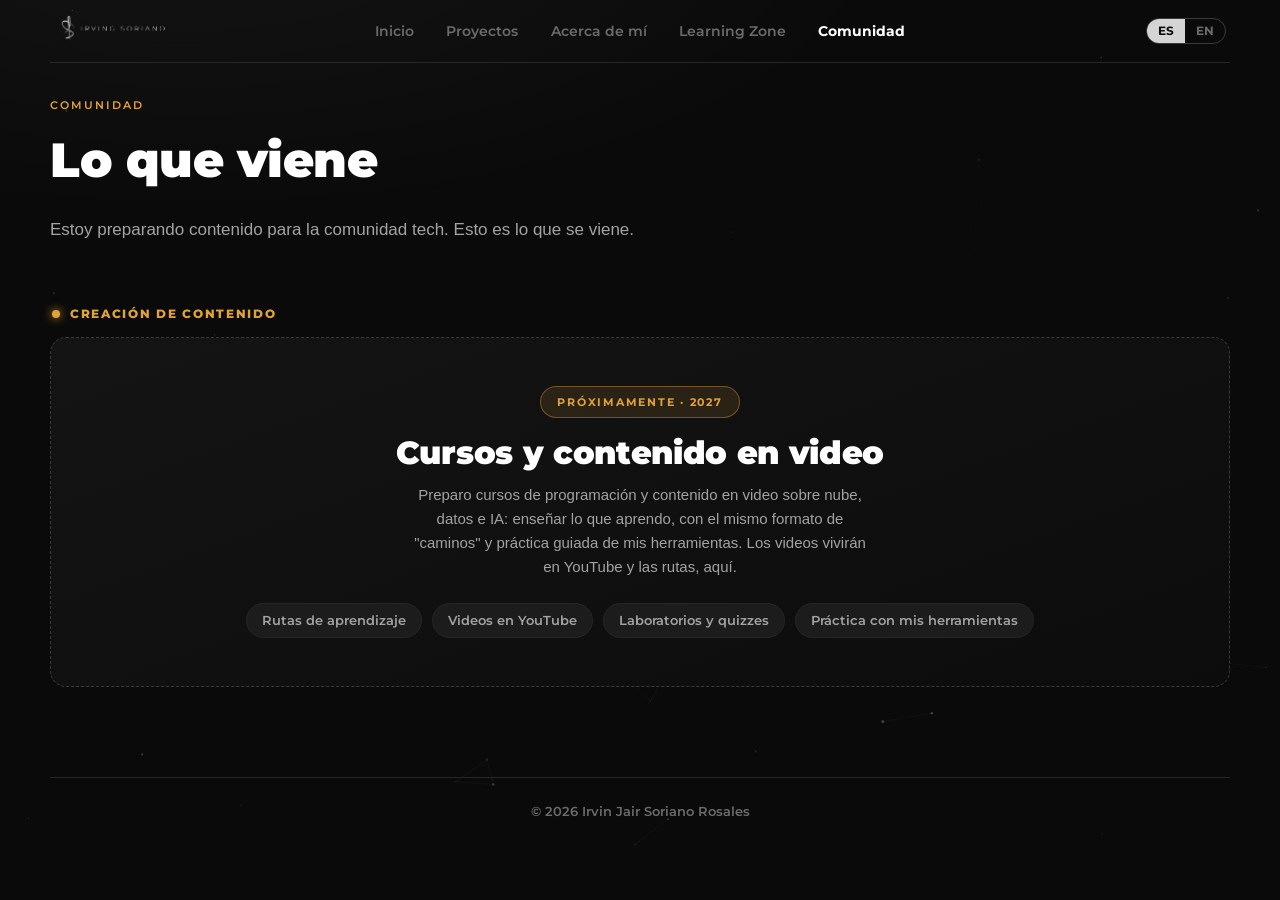
==== commit b91452fd: "Learning Zone en el nav, Proyectos rediseñado, Formación y foto, logo más grande - Header: logo más " ====
--- a/cursos.html
+++ b/cursos.html
@@ -49,24 +49,11 @@
 <body>
 <canvas id="sky" aria-hidden="true"></canvas>
 <main class="wrap page">
-  <div class="pagehead reveal" style="--acc:var(--ux)">
+  <div class="pagehead reveal" style="--acc:var(--ai)">
     <p class="eyebrow" data-i18n="eye">Comunidad</p>
-    <h2 data-i18n="h">Construir y enseñar en comunidad</h2>
-    <p class="lead" data-i18n="p">Herramientas abiertas y contenido para aprender conmigo: comparto lo que construyo con la comunidad tech.</p>
+    <h2 data-i18n="h">Lo que viene</h2>
+    <p class="lead" data-i18n="p">Estoy preparando contenido para la comunidad tech. Esto es lo que se viene.</p>
   </div>
-
-  <!-- PLATAFORMA DE ESTUDIO -->
-  <section class="reveal">
-    <div class="sect-title" style="--c:var(--data)"><span class="dot"></span><span data-i18n="st2">Aprende con mis herramientas</span></div>
-    <div class="study">
-      <div>
-        <span class="role"><span class="dot"></span><span data-i18n="in_use">En uso diario · abierto</span></span>
-        <h3 data-i18n="s_h">Plataforma de Estudio</h3>
-        <p data-i18n="s_p">Un sitio abierto para estudiar algoritmos y estructuras de datos con animaciones y pruebas de escritorio que siguen el código línea por línea. Lo construí para mí y lo comparto con la comunidad.</p>
-      </div>
-      <a class="btn primary" href="https://estudio.irvingsoriano.com"><span data-i18n="s_cta">Learning Zone</span><svg viewBox="0 0 24 24"><path d="M5 12h14M13 6l6 6-6 6"/></svg></a>
-    </div>
-  </section>
 
   <!-- CREACIÓN DE CONTENIDO -->
   <section class="reveal">
@@ -86,17 +73,13 @@
 <script>
 window.PAGINA = "cursos";
 window.I18N = {
-  es:{eye:"Comunidad",h:"Construir y enseñar en comunidad",p:"Herramientas abiertas y contenido para aprender conmigo: comparto lo que construyo con la comunidad tech.",
-    st2:"Aprende con mis herramientas",st3:"Creación de contenido",
-    in_use:"En uso diario · abierto",s_h:"Plataforma de Estudio",s_cta:"Learning Zone",
-    s_p:"Un sitio abierto para estudiar algoritmos y estructuras de datos con animaciones y pruebas de escritorio que siguen el código línea por línea. Lo construí para mí y lo comparto con la comunidad.",
+  es:{eye:"Comunidad",h:"Lo que viene",p:"Estoy preparando contenido para la comunidad tech. Esto es lo que se viene.",
+    st3:"Creación de contenido",
     tag:"Próximamente · 2027",sh:"Cursos y contenido en video",
     sp:"Preparo cursos de programación y contenido en video sobre nube, datos e IA: enseñar lo que aprendo, con el mismo formato de \"caminos\" y práctica guiada de mis herramientas. Los videos vivirán en YouTube y las rutas, aquí.",
     f1:"Rutas de aprendizaje",f2:"Videos en YouTube",f3:"Laboratorios y quizzes",f4:"Práctica con mis herramientas"},
-  en:{eye:"Community",h:"Building and teaching with the community",p:"Open tools and content to learn with me: I share what I build with the tech community.",
-    st2:"Learn with my tools",st3:"Content creation",
-    in_use:"Daily use · open",s_h:"Study Platform",s_cta:"Learning Zone",
-    s_p:"An open site to study algorithms and data structures with animations and desktop traces that follow code line by line. I built it for myself and I share it with the community.",
+  en:{eye:"Community",h:"What's coming",p:"I'm preparing content for the tech community. Here's what's on the way.",
+    st3:"Content creation",
     tag:"Coming soon · 2027",sh:"Courses and video content",
     sp:"I'm preparing programming courses and video content on cloud, data and AI: teaching what I learn, with the same \"roads\" format and guided practice from my tools. Videos will live on YouTube and the paths, here.",
     f1:"Learning paths",f2:"YouTube videos",f3:"Labs and quizzes",f4:"Practice with my tools"}
--- a/css/sistema.css
+++ b/css/sistema.css
@@ -48,7 +48,7 @@
   box-shadow:none; -webkit-backdrop-filter:none; backdrop-filter:none; padding:11px 4px;
 }
 .brand{display:flex; align-items:center; min-width:0; text-decoration:none; flex:1 1 0}
-.logo-full{height:30px; width:auto; display:block; filter:drop-shadow(0 0 10px rgba(255,255,255,.08))}
+.logo-full{height:40px; width:auto; display:block; filter:drop-shadow(0 0 10px rgba(255,255,255,.08))}
 .nav{flex:0 0 auto; display:flex; justify-content:center; min-width:0}
 .seg2{display:flex; flex-wrap:wrap; justify-content:center; gap:clamp(14px,2.2vw,34px); padding:0; background:none; border:0; border-radius:0}
 .seg2 a{
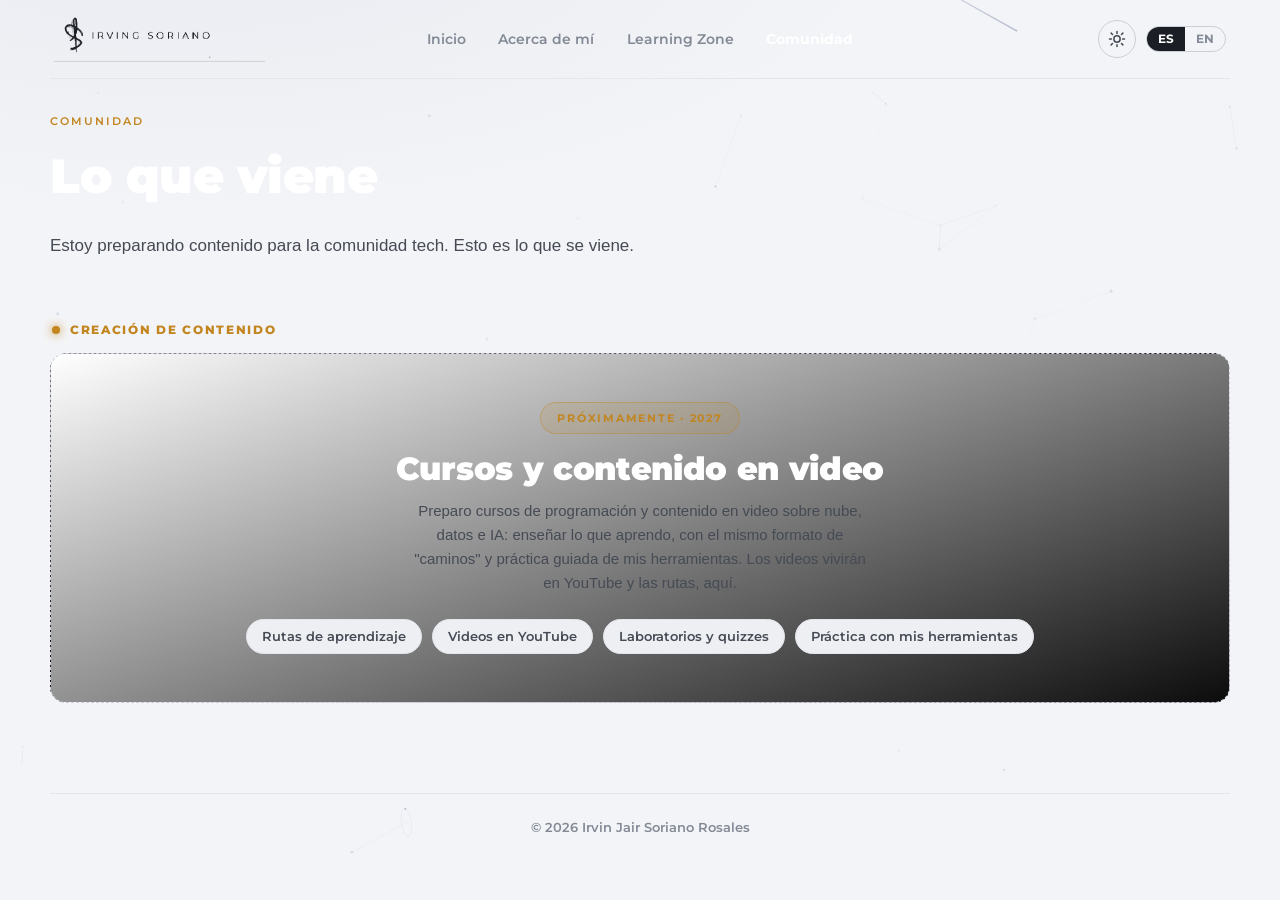
==== commit 0fd450c9: "Tema sin parpadeo en perfil y comunidad (snippet temprano en <head>) Co-Authored-By: Claude Opus 4.8" ====
--- a/cursos.html
+++ b/cursos.html
@@ -2,6 +2,7 @@
 <html lang="es">
 <head>
 <meta charset="utf-8">
+<script>(function(){try{var t=localStorage.getItem("irvin.tema");if(t!=="claro"&&t!=="oscuro"){t=(window.matchMedia&&matchMedia("(prefers-color-scheme: light)").matches)?"claro":"oscuro";}document.documentElement.setAttribute("data-tema",t);}catch(e){document.documentElement.setAttribute("data-tema","oscuro");}})();</script>
 <meta name="viewport" content="width=device-width, initial-scale=1">
 <title>Comunidad · Irvin Soriano</title>
 <meta name="description" content="Comunidad: lo que Irvin Soriano construye y enseña con la comunidad tech — AWS SBG, Student Community Day, contenido y su plataforma de estudio abierta.">
--- a/css/sistema.css
+++ b/css/sistema.css
@@ -6,7 +6,8 @@
   --bg-base:#0A0A0A; --bg-surface:#141414; --bg-surface-2:#1C1C1C; --bg-lane:#0F0F0F; --bg-input:#070707;
   --border-default:#262626; --border-strong:#3A3A3A;
   --text-primary:#EDEDED; --text-secondary:#A3A3A3; --text-muted:#6B6B6B;
-  --silver:#D4D4D4; --silver-dim:rgba(212,212,212,.10);
+  --silver:#D4D4D4; --silver-dim:rgba(212,212,212,.10); --on-silver:#0A0A0A;
+  --glow:rgba(255,255,255,.045); --glow-2:rgba(212,212,212,.18);
   --color-error:#E5484D; --color-warn:#E2A336; --color-ok:#7FB89A; --color-link:#9DB4CF;
   /* áreas (de la paleta del tablero) */
   --data:#5B8DEF; --ux:#B79CC9; --web:#7FB89A; --ai:#E2A336; --foto:#D9928B; --tool:#9DB4CF; --cloud:#CDB08A;
@@ -16,6 +17,17 @@
   --shadow-card:0 6px 24px rgba(0,0,0,.45);
   --transition-base:all 180ms ease-out;
   color-scheme:dark;
+}
+/* ---------- TEMA CLARO ---------- */
+:root[data-tema="claro"]{
+  --bg-base:#F3F4F7; --bg-surface:#FFFFFF; --bg-surface-2:#EDEFF3; --bg-lane:#F8F9FB; --bg-input:#FFFFFF;
+  --border-default:#E3E6EC; --border-strong:#C9CED7;
+  --text-primary:#14161B; --text-secondary:#454A54; --text-muted:#838a96;
+  --silver:#1B1E24; --silver-dim:rgba(27,30,36,.08); --on-silver:#FFFFFF;
+  --glow:rgba(70,90,140,.06); --glow-2:rgba(27,30,36,.16);
+  --data:#3F6FD6; --ux:#8E6FB0; --web:#4F9E78; --ai:#C2851F; --foto:#C76B63; --tool:#5E7BA6; --cloud:#A98943;
+  --shadow-card:0 10px 30px rgba(20,30,60,.10);
+  color-scheme:light;
 }
 *{box-sizing:border-box}
 *::selection{background:rgba(212,212,212,.22);color:#fff}
@@ -28,7 +40,8 @@
   overflow-x:hidden;
   padding-left:max(16px,env(safe-area-inset-left,0px));
   padding-right:max(16px,env(safe-area-inset-right,0px));
-  background:radial-gradient(1200px 500px at 15% -10%, rgba(255,255,255,.045), transparent 60%), var(--bg-base);
+  background:radial-gradient(1200px 500px at 15% -10%, var(--glow), transparent 60%), var(--bg-base);
+  transition:background .3s ease, color .3s ease;
 }
 h1,h2,h3,h4{font-family:var(--font-display); color:var(--text-primary); line-height:1.08; letter-spacing:-.01em; margin:0; font-weight:800}
 a{color:inherit; text-decoration:none}
@@ -48,7 +61,7 @@
   box-shadow:none; -webkit-backdrop-filter:none; backdrop-filter:none; padding:11px 4px;
 }
 .brand{display:flex; align-items:center; min-width:0; text-decoration:none; flex:1 1 0}
-.logo-full{height:40px; width:auto; display:block; filter:drop-shadow(0 0 10px rgba(255,255,255,.08))}
+.logo-full{height:56px; width:auto; display:block; filter:drop-shadow(0 0 10px rgba(255,255,255,.08))}
 .nav{flex:0 0 auto; display:flex; justify-content:center; min-width:0}
 .seg2{display:flex; flex-wrap:wrap; justify-content:center; gap:clamp(14px,2.2vw,34px); padding:0; background:none; border:0; border-radius:0}
 .seg2 a{
@@ -60,20 +73,27 @@
 .head-right{display:flex; align-items:center; gap:10px; flex:1 1 0; justify-content:flex-end}
 .lang{display:inline-flex; border:1px solid var(--border-strong); border-radius:99px; overflow:hidden}
 .lang button{padding:6px 11px; font:700 12px/1 var(--font-display); color:var(--text-muted)}
-.lang button[aria-pressed="true"]{background:var(--silver); color:#0A0A0A}
+.lang button[aria-pressed="true"]{background:var(--silver); color:var(--on-silver)}
 .burger{display:none; width:38px; height:38px; border:1px solid var(--border-strong); border-radius:var(--radius-sm); align-items:center; justify-content:center}
 .burger svg{width:20px; height:20px; stroke:var(--text-primary); fill:none; stroke-width:2; stroke-linecap:round}
+.theme-tog{width:38px; height:38px; border:1px solid var(--border-strong); border-radius:99px; display:inline-flex; align-items:center; justify-content:center; color:var(--text-secondary); transition:var(--transition-base)}
+.theme-tog:hover{border-color:var(--silver); color:var(--text-primary); background:var(--bg-surface-2)}
+.theme-tog svg{width:18px; height:18px; stroke:currentColor; fill:none; stroke-width:2; stroke-linecap:round; stroke-linejoin:round}
+.theme-tog .ico-sun{display:none}
+.theme-tog .ico-moon{display:block}
+:root[data-tema="claro"] .theme-tog .ico-sun{display:block}
+:root[data-tema="claro"] .theme-tog .ico-moon{display:none}
 
 /* ---------- BOTONES / CHIPS ---------- */
 .btn{display:inline-flex; align-items:center; gap:9px; height:42px; padding:0 20px; border-radius:99px; font:700 14px var(--font-display); border:1px solid transparent; transition:var(--transition-base); white-space:nowrap}
 .btn svg{width:16px; height:16px; stroke:currentColor; fill:none; stroke-width:2; stroke-linecap:round; stroke-linejoin:round}
-.btn.primary{background:var(--silver); color:#0A0A0A}
+.btn.primary{background:var(--silver); color:var(--on-silver)}
 .btn.primary:hover{background:#fff; transform:translateY(-1px); box-shadow:0 10px 28px rgba(212,212,212,.18)}
 .btn.ghost{background:transparent; color:var(--text-primary); border-color:var(--border-strong)}
 .btn.ghost:hover{border-color:var(--silver); background:var(--bg-surface-2)}
 .chip{display:inline-flex; align-items:center; gap:8px; height:38px; padding:0 15px; border-radius:99px; border:1px solid var(--border-strong); font:700 13px var(--font-display); color:var(--text-primary); transition:var(--transition-base)}
 .chip:hover{border-color:var(--c,var(--silver)); background:color-mix(in oklab, var(--c,var(--silver)) 10%, transparent)}
-.chip.solid{background:var(--c,var(--silver)); border-color:var(--c,var(--silver)); color:#0A0A0A}
+.chip.solid{background:var(--c,var(--silver)); border-color:var(--c,var(--silver)); color:var(--on-silver)}
 .chip svg{width:15px; height:15px; stroke:currentColor; fill:none; stroke-width:2; stroke-linecap:round; stroke-linejoin:round}
 
 /* ---------- SECCIONES / PANELES ---------- */
@@ -117,7 +137,7 @@
 /* ---------- filtros (seg tipo tablero) ---------- */
 .filters{display:flex; flex-wrap:wrap; gap:8px}
 .filters button{height:36px; padding:0 15px; border-radius:99px; border:1px solid var(--border-default); background:var(--bg-surface); font:700 12.5px var(--font-display); color:var(--text-secondary); transition:var(--transition-base)}
-.filters button[aria-pressed="true"]{border-color:var(--text-primary); background:var(--text-primary); color:#0A0A0A}
+.filters button[aria-pressed="true"]{border-color:var(--text-primary); background:var(--text-primary); color:var(--bg-base)}
 .filters button:hover:not([aria-pressed="true"]){border-color:var(--border-strong); color:var(--text-primary)}
 
 /* ---------- camino / road (firma del tablero) ---------- */
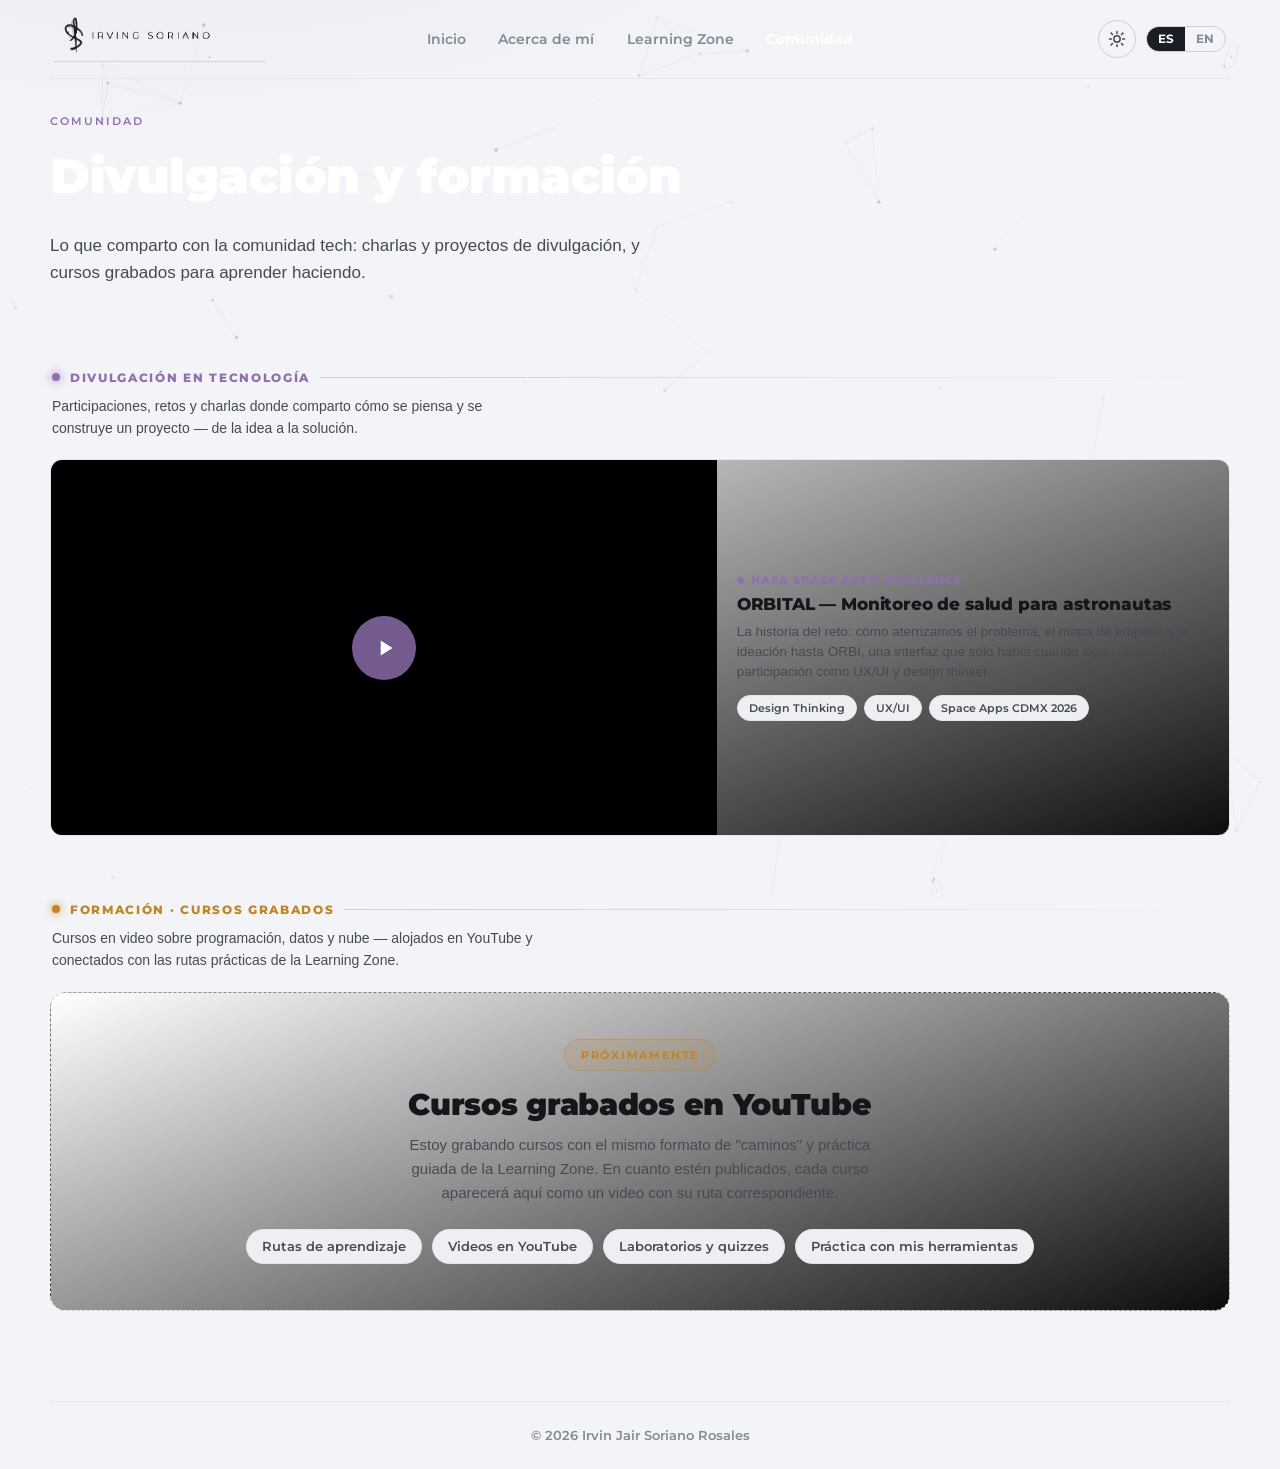
==== commit 6d4902b3: "Hub: página de Comunidad reorganizada (divulgación + formación) - Sección "Divulgación en tecnología" ====
--- a/cursos.html
+++ b/cursos.html
@@ -5,7 +5,7 @@
 <script>(function(){try{var t=localStorage.getItem("irvin.tema");if(t!=="claro"&&t!=="oscuro"){t=(window.matchMedia&&matchMedia("(prefers-color-scheme: light)").matches)?"claro":"oscuro";}document.documentElement.setAttribute("data-tema",t);}catch(e){document.documentElement.setAttribute("data-tema","oscuro");}})();</script>
 <meta name="viewport" content="width=device-width, initial-scale=1">
 <title>Comunidad · Irvin Soriano</title>
-<meta name="description" content="Comunidad: lo que Irvin Soriano construye y enseña con la comunidad tech — AWS SBG, Student Community Day, contenido y su plataforma de estudio abierta.">
+<meta name="description" content="Comunidad: divulgación en tecnología y formación — videos, charlas y cursos grabados de Irvin Soriano para la comunidad tech.">
 <link rel="icon" type="image/png" sizes="32x32" href="assets/favicon-32.png">
 <link rel="icon" type="image/png" sizes="256x256" href="assets/favicon.png">
 <link rel="apple-touch-icon" href="assets/apple-touch-icon.png">
@@ -13,56 +13,81 @@
 <link href="https://fonts.googleapis.com/css2?family=Montserrat:wght@200;300;500;600;700;800;900&display=swap" rel="stylesheet">
 <link rel="stylesheet" href="css/sistema.css">
 <style>
-.sect-title{display:flex; align-items:center; gap:10px; margin:10px 2px 16px; font:800 12px var(--font-display); letter-spacing:.14em; text-transform:uppercase; color:var(--c,var(--text-secondary))}
+.sect-title{display:flex; align-items:center; gap:10px; margin:30px 2px 18px; font:800 12px var(--font-display); letter-spacing:.14em; text-transform:uppercase; color:var(--c,var(--text-secondary))}
 .sect-title .dot{width:8px;height:8px;border-radius:50%;background:var(--c);box-shadow:0 0 10px var(--c)}
+.sect-title .ln{flex:1;height:1px;background:linear-gradient(90deg,var(--border-strong),transparent)}
+.sect-lead{color:var(--text-secondary); font-size:14px; margin:-8px 2px 20px; max-width:62ch}
 
-.comm{display:grid; grid-template-columns:repeat(2,1fr); gap:16px}
-.ccard{position:relative; border:1px solid var(--border-default); background:linear-gradient(160deg,var(--bg-surface),#0E0E0E); border-radius:var(--radius-lg); padding:22px; overflow:hidden; transition:var(--transition-base)}
-.ccard::before{content:"";position:absolute;inset:0 0 auto 0;height:3px;background:var(--c)}
-.ccard:hover{transform:translateY(-3px); border-color:var(--border-strong)}
-.ccard .role{display:inline-flex;align-items:center;gap:7px;font:800 10.5px var(--font-display);letter-spacing:.1em;text-transform:uppercase;color:var(--c);margin-bottom:10px}
-.ccard .role .dot{width:7px;height:7px;border-radius:50%;background:var(--c)}
-.ccard h3{font-size:17px;font-weight:800;color:#fff;margin:0 0 7px}
-.ccard p{font-size:13.5px;color:var(--text-secondary);margin:0}
+/* rejilla de videos */
+.vgrid{display:grid; grid-template-columns:repeat(auto-fill,minmax(340px,1fr)); gap:18px}
+.vcard{border:1px solid var(--border-default); background:linear-gradient(160deg,var(--bg-surface),#0E0E0E); border-radius:var(--radius-lg); overflow:hidden; transition:var(--transition-base)}
+.vcard:hover{transform:translateY(-3px); border-color:var(--border-strong)}
+.vcard.feat{grid-column:1 / -1; display:grid; grid-template-columns:minmax(0,1.3fr) 1fr; align-items:stretch}
+@media (max-width:760px){ .vcard.feat{grid-template-columns:1fr} }
+.vthumb{position:relative; display:block; width:100%; aspect-ratio:16/9; border:0; padding:0; cursor:pointer; background:#000; overflow:hidden}
+.vthumb img{width:100%; height:100%; object-fit:cover; opacity:.85; transition:opacity .25s, transform .4s}
+.vthumb:hover img{opacity:1; transform:scale(1.03)}
+.vthumb .play{position:absolute; inset:0; margin:auto; width:64px; height:64px; border-radius:50%;
+  display:grid; place-items:center; background:color-mix(in oklab,var(--c,var(--silver)) 86%, #000); color:#fff;
+  box-shadow:0 8px 30px rgba(0,0,0,.5); transition:transform .2s}
+.vthumb:hover .play{transform:scale(1.08)}
+.vthumb .play svg{width:26px;height:26px;fill:currentColor; margin-left:3px}
+.vthumb .dur{position:absolute; right:10px; bottom:10px; font:700 11px var(--font-display); color:#fff; background:rgba(0,0,0,.7); padding:3px 8px; border-radius:6px}
+.vcard iframe{width:100%; aspect-ratio:16/9; border:0; display:block}
+.vmeta{padding:18px 20px; display:flex; flex-direction:column; justify-content:center; gap:8px}
+.vmeta .role{display:inline-flex;align-items:center;gap:7px;font:800 10.5px var(--font-display);letter-spacing:.1em;text-transform:uppercase;color:var(--c);}
+.vmeta .role .dot{width:7px;height:7px;border-radius:50%;background:var(--c)}
+.vmeta h3{font-size:17px;font-weight:800;color:var(--text-primary);margin:0}
+.vmeta p{font-size:13.5px;color:var(--text-secondary);margin:0; line-height:1.5}
+.vmeta .tags{display:flex;gap:7px;flex-wrap:wrap;margin-top:4px}
+.vmeta .tags span{font:600 11px var(--font-display);color:var(--text-secondary);border:1px solid var(--border-default);background:var(--bg-surface-2);padding:5px 11px;border-radius:99px}
 
-/* CTA plataforma de estudio */
-.study{display:grid;grid-template-columns:1fr auto;align-items:center;gap:22px;
-  border:1px solid color-mix(in oklab,var(--data) 40%,var(--border-default));
-  background:linear-gradient(140deg,color-mix(in oklab,var(--data) 14%,#101010),#0C0C0C 72%);
-  border-radius:var(--radius-xl);padding:28px clamp(22px,3vw,34px)}
-.study .role{display:inline-flex;align-items:center;gap:7px;font:800 10.5px var(--font-display);letter-spacing:.12em;text-transform:uppercase;color:var(--data);margin-bottom:10px}
-.study .role .dot{width:7px;height:7px;border-radius:50%;background:var(--data);box-shadow:0 0 10px var(--data)}
-.study h3{font-size:clamp(20px,3vw,26px);font-weight:900;color:#fff;margin:0 0 8px}
-.study p{font-size:14.5px;color:var(--text-secondary);margin:0;max-width:52ch}
-@media (max-width:620px){.study{grid-template-columns:1fr}}
-
-/* contenido próximamente */
-.soon{border:1px dashed var(--border-strong); background:linear-gradient(160deg,var(--bg-surface),#0C0C0C); border-radius:var(--radius-xl); padding:clamp(28px,4vw,48px); text-align:center}
+/* formación / próximamente */
+.soon{border:1px dashed var(--border-strong); background:linear-gradient(160deg,var(--bg-surface),#0C0C0C); border-radius:var(--radius-xl); padding:clamp(28px,4vw,46px); text-align:center}
 .soon .tag{display:inline-block; font:700 11px var(--font-display); letter-spacing:.16em; text-transform:uppercase; color:var(--ai); border:1px solid color-mix(in oklab,var(--ai) 40%,transparent); background:color-mix(in oklab,var(--ai) 12%,transparent); padding:8px 16px; border-radius:99px; margin-bottom:18px}
-.soon h3{font-size:clamp(22px,3.6vw,32px); margin-bottom:12px; color:#fff; font-weight:900}
-.soon p{max-width:56ch; margin:0 auto; font-size:15px}
+.soon h3{font-size:clamp(20px,3.4vw,30px); margin-bottom:12px; color:var(--text-primary); font-weight:900}
+.soon p{max-width:58ch; margin:0 auto; font-size:15px; color:var(--text-secondary)}
 .soon .feats{display:flex; flex-wrap:wrap; gap:10px; justify-content:center; margin-top:24px}
 .soon .feats span{font:600 12.5px var(--font-display); color:var(--text-secondary); border:1px solid var(--border-default); background:var(--bg-surface-2); padding:9px 15px; border-radius:99px}
-
-@media (max-width:620px){ .comm{grid-template-columns:1fr} }
 </style>
 </head>
 <body>
 <canvas id="sky" aria-hidden="true"></canvas>
 <main class="wrap page">
-  <div class="pagehead reveal" style="--acc:var(--ai)">
+  <div class="pagehead reveal" style="--acc:var(--ux)">
     <p class="eyebrow" data-i18n="eye">Comunidad</p>
-    <h2 data-i18n="h">Lo que viene</h2>
-    <p class="lead" data-i18n="p">Estoy preparando contenido para la comunidad tech. Esto es lo que se viene.</p>
+    <h2 data-i18n="h">Divulgación y formación</h2>
+    <p class="lead" data-i18n="p">Lo que comparto con la comunidad tech: charlas y proyectos de divulgación, y cursos grabados para aprender haciendo.</p>
   </div>
 
-  <!-- CREACIÓN DE CONTENIDO -->
+  <!-- DIVULGACIÓN EN TECNOLOGÍA -->
   <section class="reveal">
-    <div class="sect-title" style="--c:var(--ai)"><span class="dot"></span><span data-i18n="st3">Creación de contenido</span></div>
+    <div class="sect-title" style="--c:var(--ux)"><span class="dot"></span><span data-i18n="st1">Divulgación en tecnología</span><span class="ln"></span></div>
+    <p class="sect-lead" data-i18n="l1">Participaciones, retos y charlas donde comparto cómo se piensa y se construye un proyecto — de la idea a la solución.</p>
+    <div class="vgrid">
+      <article class="vcard feat" style="--c:var(--ux)">
+        <button class="vthumb" data-yt="rZDq3W7zDKk" aria-label="Reproducir video">
+          <img src="https://img.youtube.com/vi/rZDq3W7zDKk/hqdefault.jpg" alt="Video del reto NASA Space Apps" loading="lazy" onerror="this.style.display='none'">
+          <span class="play"><svg viewBox="0 0 24 24"><path d="M8 5v14l11-7z"/></svg></span>
+        </button>
+        <div class="vmeta">
+          <span class="role"><span class="dot"></span><span data-i18n="r1">NASA Space Apps Challenge</span></span>
+          <h3 data-i18n="t1">ORBITAL — Monitoreo de salud para astronautas</h3>
+          <p data-i18n="d1">La historia del reto: cómo aterrizamos el problema, el mapa de empatía y la ideación hasta ORBI, una interfaz que solo habla cuando algo cambia. Mi participación como UX/UI y design thinker.</p>
+          <div class="tags"><span>Design Thinking</span><span>UX/UI</span><span>Space Apps CDMX 2026</span></div>
+        </div>
+      </article>
+    </div>
+  </section>
+
+  <!-- FORMACIÓN -->
+  <section class="reveal">
+    <div class="sect-title" style="--c:var(--ai)"><span class="dot"></span><span data-i18n="st2">Formación · cursos grabados</span><span class="ln"></span></div>
+    <p class="sect-lead" data-i18n="l2">Cursos en video sobre programación, datos y nube — alojados en YouTube y conectados con las rutas prácticas de la Learning Zone.</p>
     <div class="soon">
-      <span class="tag" data-i18n="tag">Próximamente · 2027</span>
-      <h3 data-i18n="sh">Cursos y contenido en video</h3>
-      <p data-i18n="sp">Preparo cursos de programación y contenido en video sobre nube, datos e IA: enseñar lo que aprendo, con el mismo formato de "caminos" y práctica guiada de mis herramientas. Los videos vivirán en YouTube y las rutas, aquí.</p>
+      <span class="tag" data-i18n="tag">Próximamente</span>
+      <h3 data-i18n="sh">Cursos grabados en YouTube</h3>
+      <p data-i18n="sp">Estoy grabando cursos con el mismo formato de "caminos" y práctica guiada de la Learning Zone. En cuanto estén publicados, cada curso aparecerá aquí como un video con su ruta correspondiente.</p>
       <div class="feats">
         <span data-i18n="f1">Rutas de aprendizaje</span><span data-i18n="f2">Videos en YouTube</span><span data-i18n="f3">Laboratorios y quizzes</span><span data-i18n="f4">Práctica con mis herramientas</span>
       </div>
@@ -74,17 +99,35 @@
 <script>
 window.PAGINA = "cursos";
 window.I18N = {
-  es:{eye:"Comunidad",h:"Lo que viene",p:"Estoy preparando contenido para la comunidad tech. Esto es lo que se viene.",
-    st3:"Creación de contenido",
-    tag:"Próximamente · 2027",sh:"Cursos y contenido en video",
-    sp:"Preparo cursos de programación y contenido en video sobre nube, datos e IA: enseñar lo que aprendo, con el mismo formato de \"caminos\" y práctica guiada de mis herramientas. Los videos vivirán en YouTube y las rutas, aquí.",
+  es:{eye:"Comunidad",h:"Divulgación y formación",p:"Lo que comparto con la comunidad tech: charlas y proyectos de divulgación, y cursos grabados para aprender haciendo.",
+    st1:"Divulgación en tecnología",l1:"Participaciones, retos y charlas donde comparto cómo se piensa y se construye un proyecto — de la idea a la solución.",
+    r1:"NASA Space Apps Challenge",t1:"ORBITAL — Monitoreo de salud para astronautas",
+    d1:"La historia del reto: cómo aterrizamos el problema, el mapa de empatía y la ideación hasta ORBI, una interfaz que solo habla cuando algo cambia. Mi participación como UX/UI y design thinker.",
+    st2:"Formación · cursos grabados",l2:"Cursos en video sobre programación, datos y nube — alojados en YouTube y conectados con las rutas prácticas de la Learning Zone.",
+    tag:"Próximamente",sh:"Cursos grabados en YouTube",
+    sp:"Estoy grabando cursos con el mismo formato de \"caminos\" y práctica guiada de la Learning Zone. En cuanto estén publicados, cada curso aparecerá aquí como un video con su ruta correspondiente.",
     f1:"Rutas de aprendizaje",f2:"Videos en YouTube",f3:"Laboratorios y quizzes",f4:"Práctica con mis herramientas"},
-  en:{eye:"Community",h:"What's coming",p:"I'm preparing content for the tech community. Here's what's on the way.",
-    st3:"Content creation",
-    tag:"Coming soon · 2027",sh:"Courses and video content",
-    sp:"I'm preparing programming courses and video content on cloud, data and AI: teaching what I learn, with the same \"roads\" format and guided practice from my tools. Videos will live on YouTube and the paths, here.",
+  en:{eye:"Community",h:"Outreach & learning",p:"What I share with the tech community: talks and outreach projects, and recorded courses to learn by doing.",
+    st1:"Tech outreach",l1:"Challenges, talks and projects where I share how a project is thought through and built — from idea to solution.",
+    r1:"NASA Space Apps Challenge",t1:"ORBITAL — Astronaut health monitoring",
+    d1:"The story of the challenge: how we framed the problem, the empathy map and the ideation up to ORBI, an interface that only speaks when something changes. My role as UX/UI and design thinker.",
+    st2:"Learning · recorded courses",l2:"Video courses on programming, data and cloud — hosted on YouTube and connected to the Learning Zone's practical paths.",
+    tag:"Coming soon",sh:"Recorded courses on YouTube",
+    sp:"I'm recording courses with the same \"roads\" format and guided practice from the Learning Zone. Once published, each course will appear here as a video with its matching path.",
     f1:"Learning paths",f2:"YouTube videos",f3:"Labs and quizzes",f4:"Practice with my tools"}
 };
+// lite-youtube: carga el reproductor sólo al hacer clic
+document.addEventListener("click", function(e){
+  var btn = e.target.closest(".vthumb[data-yt]");
+  if(!btn) return;
+  var id = btn.getAttribute("data-yt");
+  var fr = document.createElement("iframe");
+  fr.src = "https://www.youtube.com/embed/"+id+"?autoplay=1&rel=0";
+  fr.title = "Video";
+  fr.allow = "accelerometer; autoplay; clipboard-write; encrypted-media; gyroscope; picture-in-picture; web-share";
+  fr.setAttribute("allowfullscreen","");
+  btn.replaceWith(fr);
+});
 </script>
 <script src="js/sitio.js"></script>
 </body>
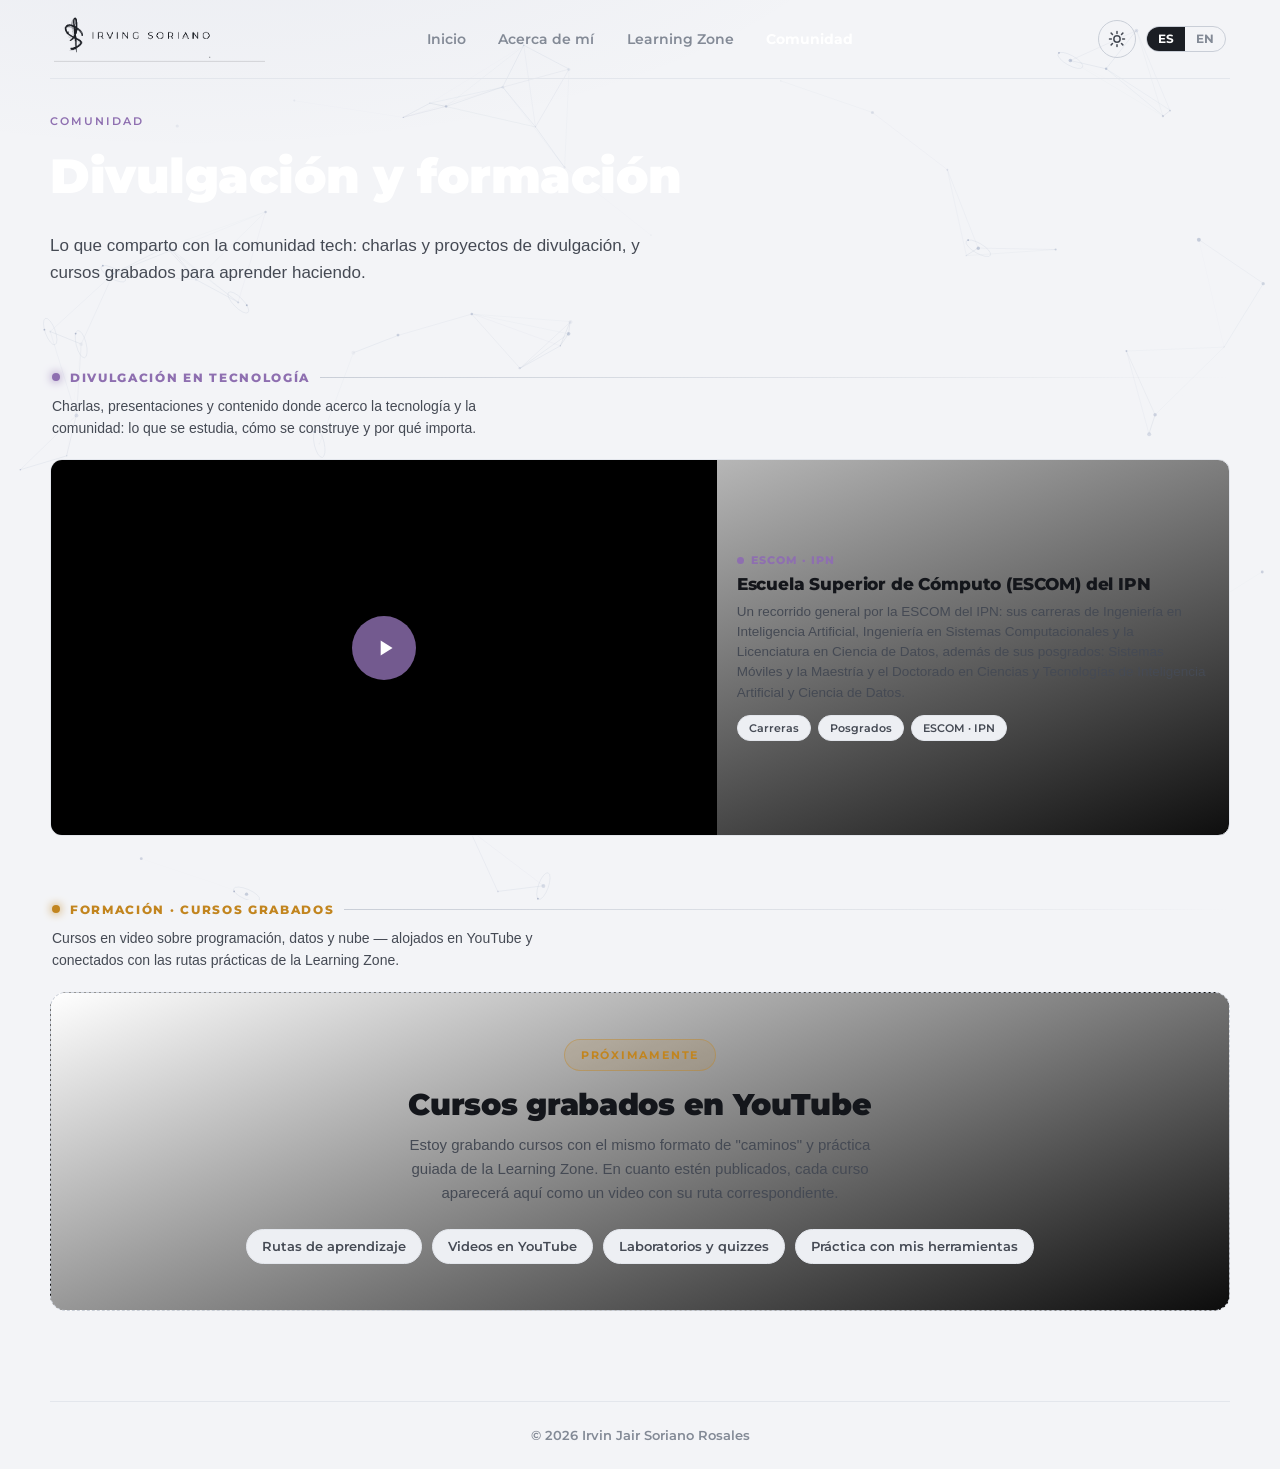
==== commit 98747dec: "Hub: ajustes finales (hint, tableros reales, NASA 2 previews, texto ESCOM) - Carrusel: se quita la i" ====
--- a/cursos.html
+++ b/cursos.html
@@ -63,18 +63,18 @@
   <!-- DIVULGACIÓN EN TECNOLOGÍA -->
   <section class="reveal">
     <div class="sect-title" style="--c:var(--ux)"><span class="dot"></span><span data-i18n="st1">Divulgación en tecnología</span><span class="ln"></span></div>
-    <p class="sect-lead" data-i18n="l1">Participaciones, retos y charlas donde comparto cómo se piensa y se construye un proyecto — de la idea a la solución.</p>
+    <p class="sect-lead" data-i18n="l1">Charlas, presentaciones y contenido donde acerco la tecnología y la comunidad: lo que se estudia, cómo se construye y por qué importa.</p>
     <div class="vgrid">
       <article class="vcard feat" style="--c:var(--ux)">
         <button class="vthumb" data-yt="rZDq3W7zDKk" aria-label="Reproducir video">
-          <img src="https://img.youtube.com/vi/rZDq3W7zDKk/hqdefault.jpg" alt="Video del reto NASA Space Apps" loading="lazy" onerror="this.style.display='none'">
+          <img src="https://img.youtube.com/vi/rZDq3W7zDKk/hqdefault.jpg" alt="Video de presentación de la ESCOM del IPN" loading="lazy" onerror="this.style.display='none'">
           <span class="play"><svg viewBox="0 0 24 24"><path d="M8 5v14l11-7z"/></svg></span>
         </button>
         <div class="vmeta">
-          <span class="role"><span class="dot"></span><span data-i18n="r1">NASA Space Apps Challenge</span></span>
-          <h3 data-i18n="t1">ORBITAL — Monitoreo de salud para astronautas</h3>
-          <p data-i18n="d1">La historia del reto: cómo aterrizamos el problema, el mapa de empatía y la ideación hasta ORBI, una interfaz que solo habla cuando algo cambia. Mi participación como UX/UI y design thinker.</p>
-          <div class="tags"><span>Design Thinking</span><span>UX/UI</span><span>Space Apps CDMX 2026</span></div>
+          <span class="role"><span class="dot"></span><span data-i18n="r1">ESCOM · IPN</span></span>
+          <h3 data-i18n="t1">Escuela Superior de Cómputo (ESCOM) del IPN</h3>
+          <p data-i18n="d1">Un recorrido general por la ESCOM del IPN: sus carreras de Ingeniería en Inteligencia Artificial, Ingeniería en Sistemas Computacionales y la Licenciatura en Ciencia de Datos, además de sus posgrados: Sistemas Móviles y la Maestría y el Doctorado en Ciencias y Tecnologías de Inteligencia Artificial y Ciencia de Datos.</p>
+          <div class="tags"><span data-i18n="g1">Carreras</span><span data-i18n="g2">Posgrados</span><span>ESCOM · IPN</span></div>
         </div>
       </article>
     </div>
@@ -100,17 +100,19 @@
 window.PAGINA = "cursos";
 window.I18N = {
   es:{eye:"Comunidad",h:"Divulgación y formación",p:"Lo que comparto con la comunidad tech: charlas y proyectos de divulgación, y cursos grabados para aprender haciendo.",
-    st1:"Divulgación en tecnología",l1:"Participaciones, retos y charlas donde comparto cómo se piensa y se construye un proyecto — de la idea a la solución.",
-    r1:"NASA Space Apps Challenge",t1:"ORBITAL — Monitoreo de salud para astronautas",
-    d1:"La historia del reto: cómo aterrizamos el problema, el mapa de empatía y la ideación hasta ORBI, una interfaz que solo habla cuando algo cambia. Mi participación como UX/UI y design thinker.",
+    st1:"Divulgación en tecnología",l1:"Charlas, presentaciones y contenido donde acerco la tecnología y la comunidad: lo que se estudia, cómo se construye y por qué importa.",
+    r1:"ESCOM · IPN",t1:"Escuela Superior de Cómputo (ESCOM) del IPN",
+    d1:"Un recorrido general por la ESCOM del IPN: sus carreras de Ingeniería en Inteligencia Artificial, Ingeniería en Sistemas Computacionales y la Licenciatura en Ciencia de Datos, además de sus posgrados: Sistemas Móviles y la Maestría y el Doctorado en Ciencias y Tecnologías de Inteligencia Artificial y Ciencia de Datos.",
+    g1:"Carreras",g2:"Posgrados",
     st2:"Formación · cursos grabados",l2:"Cursos en video sobre programación, datos y nube — alojados en YouTube y conectados con las rutas prácticas de la Learning Zone.",
     tag:"Próximamente",sh:"Cursos grabados en YouTube",
     sp:"Estoy grabando cursos con el mismo formato de \"caminos\" y práctica guiada de la Learning Zone. En cuanto estén publicados, cada curso aparecerá aquí como un video con su ruta correspondiente.",
     f1:"Rutas de aprendizaje",f2:"Videos en YouTube",f3:"Laboratorios y quizzes",f4:"Práctica con mis herramientas"},
   en:{eye:"Community",h:"Outreach & learning",p:"What I share with the tech community: talks and outreach projects, and recorded courses to learn by doing.",
-    st1:"Tech outreach",l1:"Challenges, talks and projects where I share how a project is thought through and built — from idea to solution.",
-    r1:"NASA Space Apps Challenge",t1:"ORBITAL — Astronaut health monitoring",
-    d1:"The story of the challenge: how we framed the problem, the empathy map and the ideation up to ORBI, an interface that only speaks when something changes. My role as UX/UI and design thinker.",
+    st1:"Tech outreach",l1:"Talks, presentations and content where I bring tech and community closer: what you study, how it is built and why it matters.",
+    r1:"ESCOM · IPN",t1:"Escuela Superior de Cómputo (ESCOM), IPN",
+    d1:"A general tour of IPN's ESCOM: its degrees in Artificial Intelligence Engineering, Computer Systems Engineering and the B.S. in Data Science, plus its graduate programs: Mobile Systems and the Master's and Doctorate in Artificial Intelligence and Data Science Sciences and Technologies.",
+    g1:"Degrees",g2:"Graduate",
     st2:"Learning · recorded courses",l2:"Video courses on programming, data and cloud — hosted on YouTube and connected to the Learning Zone's practical paths.",
     tag:"Coming soon",sh:"Recorded courses on YouTube",
     sp:"I'm recording courses with the same \"roads\" format and guided practice from the Learning Zone. Once published, each course will appear here as a video with its matching path.",
